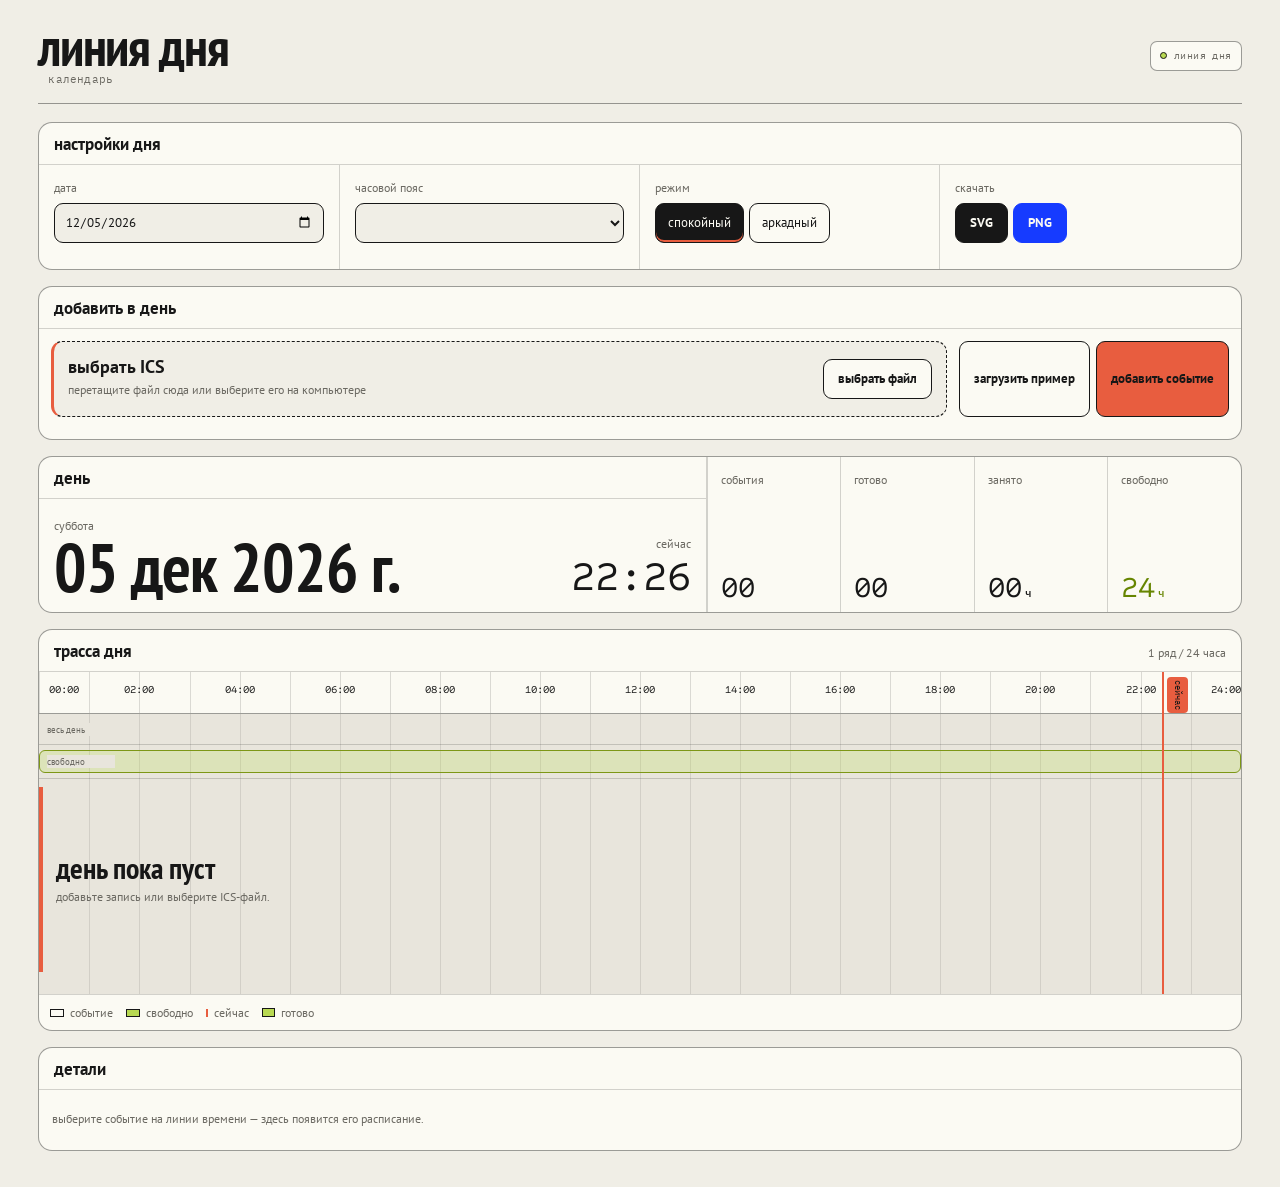
==== index.html @ fddf899b "feat: align dayflow with chebaturkin voice" ====
<!doctype html>
<html lang="ru">
<head>
  <meta charset="utf-8">
  <meta name="viewport" content="width=device-width, initial-scale=1">
  <meta name="theme-color" content="#F0EEE6">
  <meta name="description" content="линия дня — календарь одного дня, который хранится в браузере.">
  <title>линия дня — календарь</title>
  <link rel="stylesheet" href="styles.css">
</head>
<body data-mode="calm">
  <a class="skip-link" href="#main-content">к содержимому</a>
  <div class="site-shell">
    <header class="masthead">
      <div class="brand-block"><h1>линия дня</h1><span class="brand-note">календарь</span></div>
      <div class="status-board" role="status" aria-live="polite" aria-label="статус дня">
        <span class="status-board-display" aria-hidden="true"><span class="status-board-mark"></span>линия дня</span>
        <span id="board-status" class="sr-only">день загружается</span>
      </div>
    </header>

    <main id="main-content">
      <section class="command-deck" aria-labelledby="controls-title">
        <div class="section-kicker"><h2 id="controls-title">настройки дня</h2></div>
        <div class="control-grid">
          <div class="control-group date-control">
            <label for="day-picker">дата</label>
            <input id="day-picker" name="day" type="date">
          </div>
          <div class="control-group zone-control">
            <label for="timezone-picker">часовой пояс</label>
            <select id="timezone-picker" name="timezone">
              <option value="local">местный пояс</option>
              <option value="UTC">UTC</option>
            </select>
          </div>
          <div class="control-group mode-control">
            <span class="field-label">режим</span>
            <div class="mode-switch" role="group" aria-label="режим отображения">
              <button type="button" class="mode-button is-active" data-mode-choice="calm" aria-pressed="true">спокойный</button>
              <button type="button" class="mode-button" data-mode-choice="arcade" aria-pressed="false">аркадный</button>
            </div>
          </div>
          <div class="control-group export-control">
            <span class="field-label">скачать</span>
            <div class="export-actions">
              <button type="button" class="button button-dark" id="export-svg" aria-label="скачать SVG">SVG</button>
              <button type="button" class="button button-cobalt" id="export-png" aria-label="скачать PNG">PNG</button>
            </div>
          </div>
        </div>
      </section>

      <section class="import-deck" aria-labelledby="import-title">
        <div class="section-kicker"><h2 id="import-title">добавить в день</h2></div>
        <div class="import-layout">
          <div class="drop-zone" id="drop-zone" role="button" tabindex="0" aria-label="выбрать ICS-файл" aria-controls="ics-file" aria-describedby="drop-help">
            <div>
              <strong>выбрать ICS</strong>
              <p id="drop-help">перетащите файл сюда или выберите его на компьютере</p>
            </div>
            <span class="button button-paper file-button" aria-hidden="true">выбрать файл</span>
            <input id="ics-file" type="file" accept=".ics,text/calendar,text/plain" hidden>
          </div>
          <div class="quick-actions">
            <button type="button" class="button button-paper" id="load-demo">загрузить пример</button>
            <button type="button" class="button button-red" id="open-manual">добавить событие</button>
          </div>
        </div>
        <div class="message-stack" id="message-stack" aria-live="polite"></div>
      </section>

      <section class="scoreboard" aria-labelledby="score-title">
        <div class="score-main">
          <div class="section-kicker"><h2 id="score-title">день</h2></div>
          <div class="day-readout">
            <div>
              <p class="eyebrow" id="readout-weekday">сегодня</p>
              <div class="big-date" id="readout-date">—</div>
            </div>
            <div class="now-readout">
              <span class="eyebrow">сейчас</span>
              <strong id="readout-now">--:--</strong>
            </div>
          </div>
        </div>
        <dl class="metrics" aria-label="метрики дня">
          <div class="metric"><dt>события</dt><dd id="metric-events">00</dd></div>
          <div class="metric"><dt>готово</dt><dd id="metric-done">00</dd></div>
          <div class="metric"><dt>занято</dt><dd id="metric-busy">00<span class="metric-unit">ч</span></dd></div>
          <div class="metric metric-free"><dt>свободно</dt><dd id="metric-free">24<span class="metric-unit">ч</span></dd></div>
        </dl>
      </section>

      <section class="route-panel" aria-labelledby="route-title">
        <div class="section-kicker"><h2 id="route-title">трасса дня</h2><span class="section-note" id="route-note">24 часа</span></div>
        <div class="route-viewport" id="route-viewport" role="region" tabindex="0" aria-label="линия событий за день" aria-describedby="route-help route-summary">
          <p id="route-help" class="sr-only">горизонтальная шкала: прокрутите влево или вправо, чтобы увидеть день от 00:00 до 24:00.</p>
          <p id="route-summary" class="sr-only">события расположены по времени, свободные окна отмечены зелёным, текущий момент — красной линией.</p>
          <div class="route-stage" id="route-stage">
            <div class="route-axis" id="route-axis" role="img" aria-label="шкала времени от 00:00 до 24:00"></div>
            <div class="route-grid-lines" id="route-grid-lines" aria-hidden="true"></div>
            <div class="all-day-row" id="all-day-row" role="region" aria-label="события на весь день"></div>
            <div class="free-row" id="free-row" role="region" aria-label="свободные окна"></div>
            <div class="event-lanes" id="event-lanes" role="list" aria-label="события по времени"></div>
            <div class="now-line" id="now-line" hidden><span>сейчас</span></div>
          </div>
        </div>
        <ul class="route-legend" aria-label="легенда трассы">
          <li><i class="legend-swatch swatch-station" aria-hidden="true"></i>событие</li>
          <li><i class="legend-swatch swatch-free" aria-hidden="true"></i>свободно</li>
          <li><i class="legend-swatch swatch-now" aria-hidden="true"></i>сейчас</li>
          <li><i class="legend-token" aria-hidden="true"></i>готово</li>
        </ul>
      </section>

      <section class="details-panel" id="details-panel" aria-labelledby="details-title">
        <div class="section-kicker"><h2 id="details-title">детали</h2></div>
        <div id="details-empty" class="details-empty">выберите событие на линии времени — здесь появится его расписание.</div>
        <article id="event-details" class="event-details" hidden>
          <div class="details-header">
            <div>
              <p class="eyebrow" id="detail-source">ics / событие</p>
              <h3 id="detail-title">—</h3>
            </div>
            <span class="detail-token" id="detail-token" aria-hidden="true">01</span>
          </div>
          <div class="detail-grid">
            <div><span class="detail-label">время в дне</span><strong id="detail-time">—</strong><span id="detail-clip-note" class="detail-subvalue"></span></div>
            <div><span class="detail-label">длительность</span><strong id="detail-duration">—</strong></div>
            <div><span class="detail-label">место</span><strong id="detail-location">—</strong></div>
            <div><span class="detail-label">повтор</span><strong id="detail-repeat">—</strong></div>
          </div>
          <div class="detail-original-time" aria-live="polite"><span class="detail-label">исходное время</span><strong id="detail-original-time">—</strong></div>
          <p id="detail-description" class="detail-description"></p>
          <div class="detail-actions">
            <button type="button" class="button button-cobalt" id="toggle-complete">отметить выполненным</button>
            <button type="button" class="button button-paper" id="edit-event" aria-label="изменить выбранное событие">изменить</button>
            <button type="button" class="button button-paper button-danger" id="delete-event" aria-label="удалить выбранное событие">удалить</button>
            <span id="detail-status" class="detail-status"></span>
          </div>
        </article>
      </section>
    </main>
  </div>

  <dialog id="manual-dialog" class="manual-dialog" aria-labelledby="manual-title">
    <form method="dialog" id="manual-form" aria-describedby="manual-form-error">
      <div class="dialog-head"><div><p class="eyebrow">новая запись</p><h2 id="manual-title">добавить событие</h2></div><button type="button" class="icon-button" id="close-manual" aria-label="закрыть">×</button></div>
      <div class="form-grid">
        <label>название<input name="title" required maxlength="80" placeholder="например, глубокая работа…"></label>
        <div class="form-pair"><label>начало<input name="start" type="time" required></label><label>конец<input name="end" type="time" required></label></div>
        <label>место<input name="location" maxlength="100" placeholder="кабинет / ссылка / без места…"></label>
        <label>заметка<textarea name="description" rows="3" maxlength="300" placeholder="что важно помнить…"></textarea></label>
      </div>
      <p id="manual-form-error" class="form-error" role="alert" aria-live="assertive"></p>
      <div class="dialog-actions"><button type="button" class="button button-paper" id="cancel-manual">отмена</button><button type="submit" class="button button-red">добавить в день</button></div>
    </form>
  </dialog>
  <div id="toast" class="toast" role="status" aria-live="polite"></div>
  <script type="module" src="js/app.js"></script>
</body>
</html>
---- styles.css ----
@font-face {
  font-family: "PT Sans";
  font-style: normal;
  font-weight: 400;
  font-display: swap;
  src: url("assets/fonts/jizaRExUiTo99u79P0U.ttf") format("truetype");
}
@font-face {
  font-family: "PT Sans";
  font-style: normal;
  font-weight: 700;
  font-display: swap;
  src: url("assets/fonts/jizfRExUiTo99u79B_mh4Ok.ttf") format("truetype");
}
@font-face {
  font-family: "PT Sans Narrow";
  font-style: normal;
  font-weight: 400;
  font-display: swap;
  src: url("assets/fonts/BngRUXNadjH0qYEzV7ab-oWlsYCB.ttf") format("truetype");
}
@font-face {
  font-family: "PT Sans Narrow";
  font-style: normal;
  font-weight: 700;
  font-display: swap;
  src: url("assets/fonts/BngSUXNadjH0qYEzV7ab-oWlsbg95DiC.ttf") format("truetype");
}
@font-face {
  font-family: "IBM Plex Mono";
  font-style: normal;
  font-weight: 400;
  font-display: swap;
  src: url("assets/fonts/-F63fjptAgt5VM-kVkqdyU8n5ig.ttf") format("truetype");
}
@font-face {
  font-family: "IBM Plex Mono";
  font-style: normal;
  font-weight: 500;
  font-display: swap;
  src: url("assets/fonts/-F6qfjptAgt5VM-kVkqdyU8n3twJ8lc.ttf") format("truetype");
}
@font-face {
  font-family: "IBM Plex Mono";
  font-style: normal;
  font-weight: 600;
  font-display: swap;
  src: url("assets/fonts/-F6qfjptAgt5VM-kVkqdyU8n3vAO8lc.ttf") format("truetype");
}
@font-face {
  font-family: "Archivo Narrow";
  font-style: normal;
  font-weight: 400;
  font-display: swap;
  src: url("assets/fonts/tss5ApVBdCYD5Q7hcxTE1ArZ0Zz8oY2KRmwvKhhvLFGKpA.ttf") format("truetype");
}
@font-face {
  font-family: "Sometype Mono";
  font-style: normal;
  font-weight: 400;
  font-display: swap;
  src: url("assets/fonts/70lGu745KGk_R3uxyq0WrROhAJiJsJ_eTWllpTAMGE9a.ttf") format("truetype");
}

:root {
  --cobalt: #163bff;
  --paper: #f4e7b2;
  --paper-light: #fbfaf3;
  --surface: #f0eee6;
  --signal: #e85d3f;
  --green: #b8d952;
  --ink: #171717;
  --muted: #6b6962;
  --line: rgba(23, 23, 23, .18);
  --line-strong: rgba(23, 23, 23, .42);
  --font-ui: "PT Sans", "Helvetica Neue", Arial, sans-serif;
  --font-display: "Archivo Narrow", "PT Sans Narrow", "Arial Narrow", sans-serif;
  --font-data: "Sometype Mono", "IBM Plex Mono", "SFMono-Regular", monospace;
  --track-min-width: 1080px;
}

* { box-sizing: border-box; }
html { background: var(--surface); scroll-behavior: smooth; }
body {
  min-width: 320px;
  margin: 0;
  background: var(--surface);
  color: var(--ink);
  font-family: var(--font-ui);
  font-size: 14px;
  line-height: 1.45;
  font-variant-numeric: tabular-nums;
  font-synthesis: none;
}
button, input, select, textarea { font: inherit; touch-action: manipulation; }
button, label, select, input[type="date"], input[type="time"] { -webkit-tap-highlight-color: transparent; }
button { cursor: pointer; }
button:focus-visible, input:focus-visible, select:focus-visible, textarea:focus-visible, [tabindex="0"]:focus-visible {
  outline: 2px solid var(--cobalt);
  outline-offset: 3px;
}
button:disabled, .button[aria-disabled="true"] { cursor: not-allowed; opacity: .48; }
button:active:not(:disabled), .button:active:not([aria-disabled="true"]) { transform: translateY(1px); }
::selection { background: var(--cobalt); color: var(--paper-light); }
.skip-link {
  position: fixed;
  top: -70px;
  left: 14px;
  z-index: 100;
  padding: 9px 12px;
  background: var(--green);
  color: var(--ink);
  font-size: 11px;
}
.skip-link:focus { top: 14px; }
.sr-only {
  position: absolute;
  width: 1px;
  height: 1px;
  padding: 0;
  margin: -1px;
  overflow: hidden;
  clip: rect(0, 0, 0, 0);
  white-space: nowrap;
  border: 0;
}
.site-shell { width: min(1320px, 100%); margin: 0 auto; padding: 24px clamp(14px, 3vw, 42px) 36px; }
.masthead {
  display: flex;
  align-items: center;
  justify-content: space-between;
  margin-bottom: 18px;
  padding-bottom: 14px;
  border-bottom: 1px solid var(--line-strong);
}
.brand-block h1 {
  margin: 0;
  font-family: var(--font-display);
  font-size: clamp(38px, 5vw, 54px);
  font-weight: 700;
  line-height: .82;
  letter-spacing: -.025em;
}
.brand-note { margin-left: 10px; color: var(--muted); font-family: var(--font-data); font-size: 11px; letter-spacing: .02em; }
.status-board {
  display: inline-flex;
  align-items: center;
  min-height: 30px;
  padding: 6px 9px;
  border: 1px solid var(--line-strong);
  border-radius: 7px;
  background: var(--paper-light);
  color: var(--muted);
  font-family: var(--font-data);
  font-size: 10px;
  letter-spacing: .04em;
}
.status-board-mark { display: inline-block; width: 7px; height: 7px; margin-right: 7px; border-radius: 50%; background: var(--green); border: 1px solid var(--ink); }
main { display: grid; gap: 16px; }
section { overflow: hidden; border: 1px solid var(--line-strong); border-radius: 14px; background: var(--paper-light); }
.section-kicker {
  display: flex;
  align-items: baseline;
  gap: 10px;
  min-height: 42px;
  padding: 12px 15px 10px;
  border-bottom: 1px solid var(--line);
  color: var(--ink);
}
.section-kicker h2 {
  margin: 0;
  font-family: var(--font-ui);
  font-size: 17px;
  font-weight: 700;
  line-height: 1.1;
}
.section-index { display: none; }
.section-note { margin-left: auto; color: var(--muted); font-size: 11px; }
.eyebrow, .field-label, .control-group label, .detail-label, .route-legend, .microcopy, .control-caption, .section-note {
  font-family: var(--font-ui);
  font-size: 12px;
  letter-spacing: 0;
}
.eyebrow { margin: 0 0 5px; color: var(--muted); }
.command-deck { background: var(--paper-light); }
.control-grid { display: grid; grid-template-columns: repeat(4, minmax(0, 1fr)); }
.control-group {
  display: flex;
  flex-direction: column;
  gap: 7px;
  min-height: 104px;
  padding: 14px 15px;
  border-right: 1px solid var(--line);
}
.control-group:last-child { border-right: 0; }
.control-group label, .field-label { color: var(--muted); }
.control-group input, .control-group select {
  width: 100%;
  min-height: 40px;
  padding: 8px 10px;
  border: 1px solid var(--ink);
  border-radius: 9px;
  background: var(--surface);
  color: var(--ink);
  font-size: 13px;
}
.control-caption, .microcopy { display: none; }
.mode-switch, .export-actions { display: flex; gap: 5px; }
.mode-button {
  min-height: 40px;
  padding: 8px 12px;
  border: 1px solid var(--ink);
  border-radius: 9px;
  background: transparent;
  color: var(--ink);
  font-family: var(--font-ui);
  font-size: 13px;
}
.mode-button.is-active { background: var(--ink); color: var(--paper-light); }
.mode-button:hover { background: var(--paper); }
.mode-button.is-active:hover { background: var(--ink); color: var(--paper-light); }
.mode-button[aria-pressed="true"] { box-shadow: inset 0 -2px 0 var(--signal); }
.button {
  display: inline-flex;
  align-items: center;
  justify-content: center;
  min-height: 40px;
  padding: 9px 14px;
  border: 1px solid var(--ink);
  border-radius: 9px;
  background: transparent;
  color: var(--ink);
  font-family: var(--font-ui);
  font-size: 13px;
  font-weight: 700;
  line-height: 1;
  transition: background-color .14s ease, color .14s ease;
}
.button:hover { background: var(--ink); color: var(--paper-light); }
.button:focus-visible { position: relative; z-index: 1; }
.button-dark { background: var(--ink); color: var(--paper-light); }
.button-cobalt { background: var(--cobalt); color: var(--paper-light); border-color: var(--cobalt); }
.button-cobalt:hover { background: #102fcf; border-color: #102fcf; color: var(--paper-light); }
.button-paper { background: var(--paper-light); }
.button-red { background: var(--signal); border-color: var(--ink); color: var(--ink); }
.button-red:hover { background: var(--ink); color: var(--paper-light); }
.button-danger { color: var(--signal); }
.button-danger:hover { background: var(--signal); color: var(--ink); }
.import-deck { background: var(--paper-light); }
.import-layout {
  display: grid;
  grid-template-columns: minmax(0, 1fr) auto;
  gap: 12px;
  padding: 12px;
}
.drop-zone {
  display: flex;
  align-items: center;
  gap: 12px;
  min-height: 76px;
  padding: 12px 14px;
  border: 1px dashed var(--ink);
  border-left: 3px solid var(--signal);
  border-radius: 11px;
  background: var(--surface);
  cursor: pointer;
}
.drop-zone:hover, .drop-zone:focus-visible { background: var(--paper); }
.drop-zone.is-dragging { background: var(--paper); border-style: solid; }
.drop-zone .file-button { pointer-events: none; }
.drop-zone strong { display: block; font-family: var(--font-ui); font-size: 18px; font-weight: 700; line-height: 1; }
.drop-zone p { margin: 5px 0 0; color: var(--muted); font-size: 12px; }
.drop-token { display: none; }
.file-button { margin-left: auto; white-space: nowrap; }
.quick-actions { display: flex; align-items: stretch; gap: 6px; }
.quick-actions .button { min-width: 74px; }
.message-stack { padding: 0 12px 10px; }
.message { padding-top: 8px; border-top: 1px solid var(--line); color: var(--ink); font-size: 12px; }
.message strong { color: var(--signal); }
.message.is-error { color: var(--signal); }
.scoreboard {
  display: grid;
  grid-template-columns: minmax(0, 1.25fr) minmax(360px, 1fr);
  background: var(--paper-light);
}
.score-main { border-right: 1px solid var(--line); }
.day-readout {
  display: flex;
  align-items: flex-end;
  justify-content: space-between;
  gap: 20px;
  padding: 18px 15px 16px;
}
.day-readout .eyebrow { margin-bottom: 6px; }
.big-date { font-family: var(--font-display); font-size: clamp(46px, 6vw, 68px); font-weight: 700; line-height: .82; letter-spacing: -.015em; }
.now-readout { display: flex; flex-direction: column; align-items: flex-end; }
.now-readout strong { font-family: var(--font-data); font-size: clamp(28px, 4vw, 42px); font-weight: 500; line-height: .9; }
.metrics { display: grid; grid-template-columns: repeat(4, minmax(0, 1fr)); margin: 0; }
.metric {
  display: flex;
  flex-direction: column;
  justify-content: space-between;
  min-height: 96px;
  padding: 14px 13px 11px;
  border-left: 1px solid var(--line);
}
.metric dt { color: var(--muted); font-family: var(--font-ui); font-size: 12px; }
.metric dd { margin: 0; font-family: var(--font-data); font-size: 30px; font-weight: 500; line-height: .85; }
.metric-free dd { color: #668500; }
.metric-unit { margin-left: 3px; font-family: var(--font-data); font-size: 11px; }
.route-panel { overflow: hidden; background: var(--paper-light); }
.route-viewport {
  overflow-x: auto;
  overflow-y: hidden;
  overscroll-behavior-inline: contain;
  scrollbar-color: var(--ink) var(--paper);
  scrollbar-width: thin;
  background: #e8e5dc;
}
.route-viewport::-webkit-scrollbar { height: 10px; }
.route-viewport::-webkit-scrollbar-track { background: var(--paper); }
.route-viewport::-webkit-scrollbar-thumb { border: 3px solid var(--paper); border-radius: 6px; background: var(--ink); }
.route-stage { --track-minutes: 1440; position: relative; min-width: var(--track-min-width); min-height: 322px; background: #e8e5dc; }
.route-axis { position: relative; z-index: 2; height: 42px; border-bottom: 1px solid var(--line-strong); background: var(--paper-light); }
.route-grid-lines { position: absolute; z-index: 0; top: 42px; right: 0; bottom: 0; left: 0; pointer-events: none; }
.route-grid-line, .axis-line { position: absolute; top: 0; bottom: 0; width: 1px; background: rgba(23, 23, 23, .1); }
.axis-line { background: rgba(23, 23, 23, .14); }
.axis-label { position: absolute; top: 12px; transform: translateX(-50%); padding: 0 3px; background: var(--paper-light); font-family: var(--font-data); font-size: 11px; line-height: 1; }
.axis-label:first-child { left: 7px !important; transform: none; }
.axis-label[style*="100%"] { transform: translateX(-100%); padding-right: 0; }
.all-day-row { position: relative; z-index: 1; min-height: 31px; border-bottom: 1px solid var(--line); }
.all-day-label, .free-label { position: absolute; left: 8px; z-index: 1; width: 68px; padding-right: 8px; background: #e8e5dc; color: var(--muted); font-size: 9px; }
.all-day-label { top: 9px; }
.all-day-block { position: absolute; top: 4px; bottom: 4px; overflow: hidden; padding: 4px 8px; border: 1px solid var(--ink); border-radius: 6px; background: var(--signal); color: var(--ink); font-family: var(--font-ui); font-size: 11px; font-weight: 700; white-space: nowrap; cursor: pointer; }
.all-day-block:hover, .all-day-block.is-selected { background: var(--cobalt); color: var(--paper-light); }
.all-day-block.is-complete { background: var(--green); }
.all-day-block.is-complete:hover, .all-day-block.is-complete.is-selected { background: var(--green); color: var(--ink); }
.free-row { position: relative; z-index: 1; min-height: 34px; border-bottom: 1px solid var(--line); }
.free-window { position: absolute; top: 5px; bottom: 5px; display: flex; align-items: center; overflow: hidden; padding: 0 7px; border: 1px solid #7d9716; border-radius: 6px; background: rgba(184, 217, 82, .25); color: var(--ink); font-family: var(--font-data); font-size: 10px; white-space: nowrap; }
.free-label { top: 10px; }
.event-lanes { position: relative; z-index: 1; min-height: 213px; padding: 8px 0 12px; }
.event-lanes > .lane { list-style: none; }
.empty-route { display: flex; flex-direction: column; justify-content: center; gap: 7px; min-height: 185px; padding-left: 13px; border-left: 4px solid var(--signal); }
.empty-route strong { font-family: var(--font-display); font-size: 30px; font-weight: 700; line-height: .9; }
.empty-route span { color: var(--muted); font-size: 12px; }
.lane { position: relative; height: 55px; }
.lane + .lane { border-top: 1px solid rgba(23, 23, 23, .08); }
.lane-label { position: absolute; top: 22px; left: 8px; color: var(--muted); font-size: 9px; }
.station {
  position: absolute;
  top: 6px;
  display: flex;
  align-items: center;
  gap: 7px;
  min-width: var(--station-min-width, 8px);
  height: 43px;
  padding: 5px 9px 5px 7px;
  overflow: hidden;
  border: 1px solid var(--ink);
  border-left: 4px solid var(--ink);
  border-radius: 10px;
  background: var(--paper-light);
  color: var(--ink);
  text-align: left;
}
.station:hover, .station.is-selected { background: var(--cobalt); color: var(--paper-light); }
.station.is-complete { background: var(--green); color: var(--ink); }
.station.is-complete:hover, .station.is-complete.is-selected { background: var(--green); }
.station.is-overlap { border-left-color: var(--signal); }
.station.is-compact { gap: 4px; padding-inline: 6px; }
.station.is-compact .station-title { font-size: 12px; }
.station-token { display: none; }
.station-copy { display: flex; min-width: 0; flex-direction: column; gap: 3px; }
.station-title { overflow: hidden; text-overflow: ellipsis; white-space: nowrap; font-family: var(--font-ui); font-size: 14px; font-weight: 700; line-height: .95; }
.station-time { overflow: hidden; font-family: var(--font-data); font-size: 10px; white-space: nowrap; opacity: .8; }
.now-line { position: absolute; z-index: 8; top: 0; bottom: 0; width: 2px; background: var(--signal); pointer-events: none; }
.now-line span { position: absolute; top: 5px; left: 5px; padding: 3px 4px; border-radius: 4px; background: var(--signal); color: var(--ink); font-family: var(--font-data); font-size: 9px; writing-mode: vertical-rl; }
.route-legend { display: flex; flex-wrap: wrap; gap: 13px; padding: 9px 11px; border-top: 1px solid var(--line); color: var(--muted); }
.route-legend { margin: 0; list-style: none; }
.route-legend li { display: inline-flex; align-items: center; gap: 6px; }
.legend-swatch { display: inline-block; width: 14px; height: 8px; border: 1px solid var(--ink); }
.swatch-station { background: var(--paper-light); }
.swatch-free { background: var(--green); }
.swatch-now { width: 2px; border: 0; background: var(--signal); }
.legend-token { display: inline-block; width: 13px; height: 9px; border: 1px solid var(--ink); background: var(--green); }
.details-panel[hidden] { display: block; }
.details-panel[hidden] .details-empty[hidden] { display: block; }
.details-panel { background: var(--paper-light); }
.details-empty { padding: 20px 13px 22px; color: var(--muted); font-size: 12px; }
.event-details { padding: 15px 13px 17px; }
.details-header { display: flex; align-items: flex-start; justify-content: space-between; gap: 16px; margin-bottom: 14px; }
.details-header .eyebrow { display: none; }
.details-header h3 { margin: 0; font-family: var(--font-display); font-size: clamp(30px, 4vw, 48px); font-weight: 700; line-height: .85; }
.detail-token { display: none; }
.detail-grid { display: grid; grid-template-columns: repeat(4, minmax(0, 1fr)); border-top: 1px solid var(--line); border-bottom: 1px solid var(--line); }
.detail-grid > div { display: flex; flex-direction: column; gap: 6px; min-height: 58px; padding: 10px 11px 9px 0; border-right: 1px solid var(--line); }
.detail-grid > div + div { padding-left: 11px; }
.detail-grid > div:last-child { border-right: 0; }
.detail-grid strong { overflow-wrap: anywhere; font-family: var(--font-data); font-size: 11px; font-weight: 400; }
.detail-subvalue { color: var(--signal); font-size: 10px; }
.detail-original-time { display: flex; align-items: baseline; gap: 10px; padding-top: 10px; color: var(--muted); }
.detail-original-time strong { font-family: var(--font-data); font-size: 11px; font-weight: 400; color: var(--ink); }
.detail-description { max-width: 760px; margin: 14px 0 0; font-size: 13px; }
.detail-actions { display: flex; align-items: center; gap: 12px; margin-top: 13px; }
.detail-status { color: var(--muted); font-size: 10px; }
.site-footer { display: none; }
.manual-dialog { width: min(560px, calc(100% - 24px)); padding: 0; border: 1px solid var(--ink); border-radius: 14px; background: var(--paper-light); color: var(--ink); overscroll-behavior: contain; }
.manual-dialog::backdrop { background: rgba(23, 23, 23, .65); }
.manual-dialog form { padding: 15px; }
.dialog-head { display: flex; align-items: flex-start; justify-content: space-between; gap: 16px; padding-bottom: 12px; border-bottom: 1px solid var(--line); }
.dialog-head h2 { margin: 0; font-family: var(--font-display); font-size: 32px; font-weight: 500; line-height: .9; }
.icon-button { width: 36px; height: 36px; border: 1px solid var(--ink); border-radius: 9px; background: var(--signal); font-size: 24px; line-height: .8; }
.form-grid { display: grid; gap: 12px; padding: 16px 0; }
.form-grid label { display: grid; gap: 5px; color: var(--muted); font-family: var(--font-ui); font-size: 12px; }
.form-grid input, .form-grid textarea { padding: 9px; border: 1px solid var(--ink); border-radius: 9px; background: var(--surface); color: var(--ink); resize: vertical; }
.form-pair { display: grid; grid-template-columns: 1fr 1fr; gap: 12px; }
.dialog-actions { display: flex; justify-content: flex-end; gap: 7px; padding-top: 13px; border-top: 1px solid var(--line); }
.toast { position: fixed; right: 16px; bottom: 16px; z-index: 40; max-width: min(360px, calc(100vw - 32px)); padding: 10px 13px; border: 1px solid var(--ink); border-radius: 9px; background: var(--green); color: var(--ink); font-family: var(--font-ui); font-size: 13px; opacity: 0; transform: translateY(8px); pointer-events: none; transition: opacity .16s ease, transform .16s ease; }
.toast.is-visible { opacity: 1; transform: translateY(0); }
.toast.is-error { background: var(--signal); color: var(--ink); }
.form-error { min-height: 0; margin: 0; color: var(--signal); font-size: 12px; }
.form-error:not(:empty) { padding: 9px 0 0; }
body[data-mode="calm"] .button, body[data-mode="calm"] .station, body[data-mode="calm"] .toast { transition: none; }
body[data-mode="calm"] .route-panel { border-color: var(--line-strong); }
body[data-mode="arcade"] .route-panel { border-color: var(--cobalt); }
body[data-mode="arcade"] .station { border-radius: 7px; }
body[data-mode="arcade"] .station.is-complete { animation: station-pop .28s ease both; }
@keyframes station-pop { 0% { transform: scale(.98); } 65% { transform: scale(1.025); } 100% { transform: scale(1); } }
@media (prefers-reduced-motion: reduce) { *, *::before, *::after { animation-duration: .01ms !important; animation-iteration-count: 1 !important; scroll-behavior: auto !important; transition-duration: .01ms !important; } }
@media (forced-colors: active) {
  .button, .mode-button, .drop-zone, .route-viewport, .status-board, .toast { border: 1px solid ButtonText; }
  .button-cobalt, .button-red, .status-board-mark { forced-color-adjust: none; }
  .button-cobalt { background: Highlight; color: HighlightText; border-color: Highlight; }
  .drop-zone.is-dragging, .station:focus-visible, .route-viewport:focus-visible { outline: 2px solid Highlight; }
}
@media (max-width: 900px) {
  .control-grid { grid-template-columns: repeat(2, minmax(0, 1fr)); }
  .control-group:nth-child(2) { border-right: 0; }
  .control-group:nth-child(-n+2) { border-bottom: 1px solid var(--line); }
  .import-layout { grid-template-columns: 1fr; }
  .quick-actions { justify-content: flex-start; }
  .scoreboard { grid-template-columns: 1fr; }
  .score-main { border-right: 0; border-bottom: 1px solid var(--line); }
}
@media (max-width: 640px) {
  .site-shell { padding: 14px 10px 22px; }
  .brand-block h1 { font-size: 31px; }
  .control-grid { grid-template-columns: 1fr; }
  .control-group, .control-group:nth-child(2) { border-right: 0; border-bottom: 1px solid var(--line); }
  .control-group:last-child { border-bottom: 0; }
  .drop-zone { align-items: flex-start; flex-wrap: wrap; }
  .file-button { margin-left: 0; }
  .quick-actions { display: grid; grid-template-columns: 1fr 1fr; }
  .day-readout { align-items: flex-start; flex-direction: column; gap: 14px; }
  .now-readout { align-items: flex-start; }
  .metrics { grid-template-columns: repeat(2, 1fr); }
  .metric { min-height: 70px; }
  .metric:nth-child(odd) { border-left: 0; }
  .metric:nth-child(-n+2) { border-bottom: 1px solid var(--line); }
  .detail-grid { grid-template-columns: repeat(2, 1fr); }
  .detail-grid > div:nth-child(2) { border-right: 0; }
  .detail-grid > div:nth-child(-n+2) { border-bottom: 1px solid var(--line); }
  .detail-grid > div:nth-child(3) { padding-left: 0; }
  .route-legend { gap: 10px; }
  .status-board { min-height: 27px; padding: 5px 7px; font-size: 9px; }
  .route-viewport { scroll-padding-inline: 12px; }
  .event-lanes { padding-top: 6px; }
  .lane { height: 58px; }
}
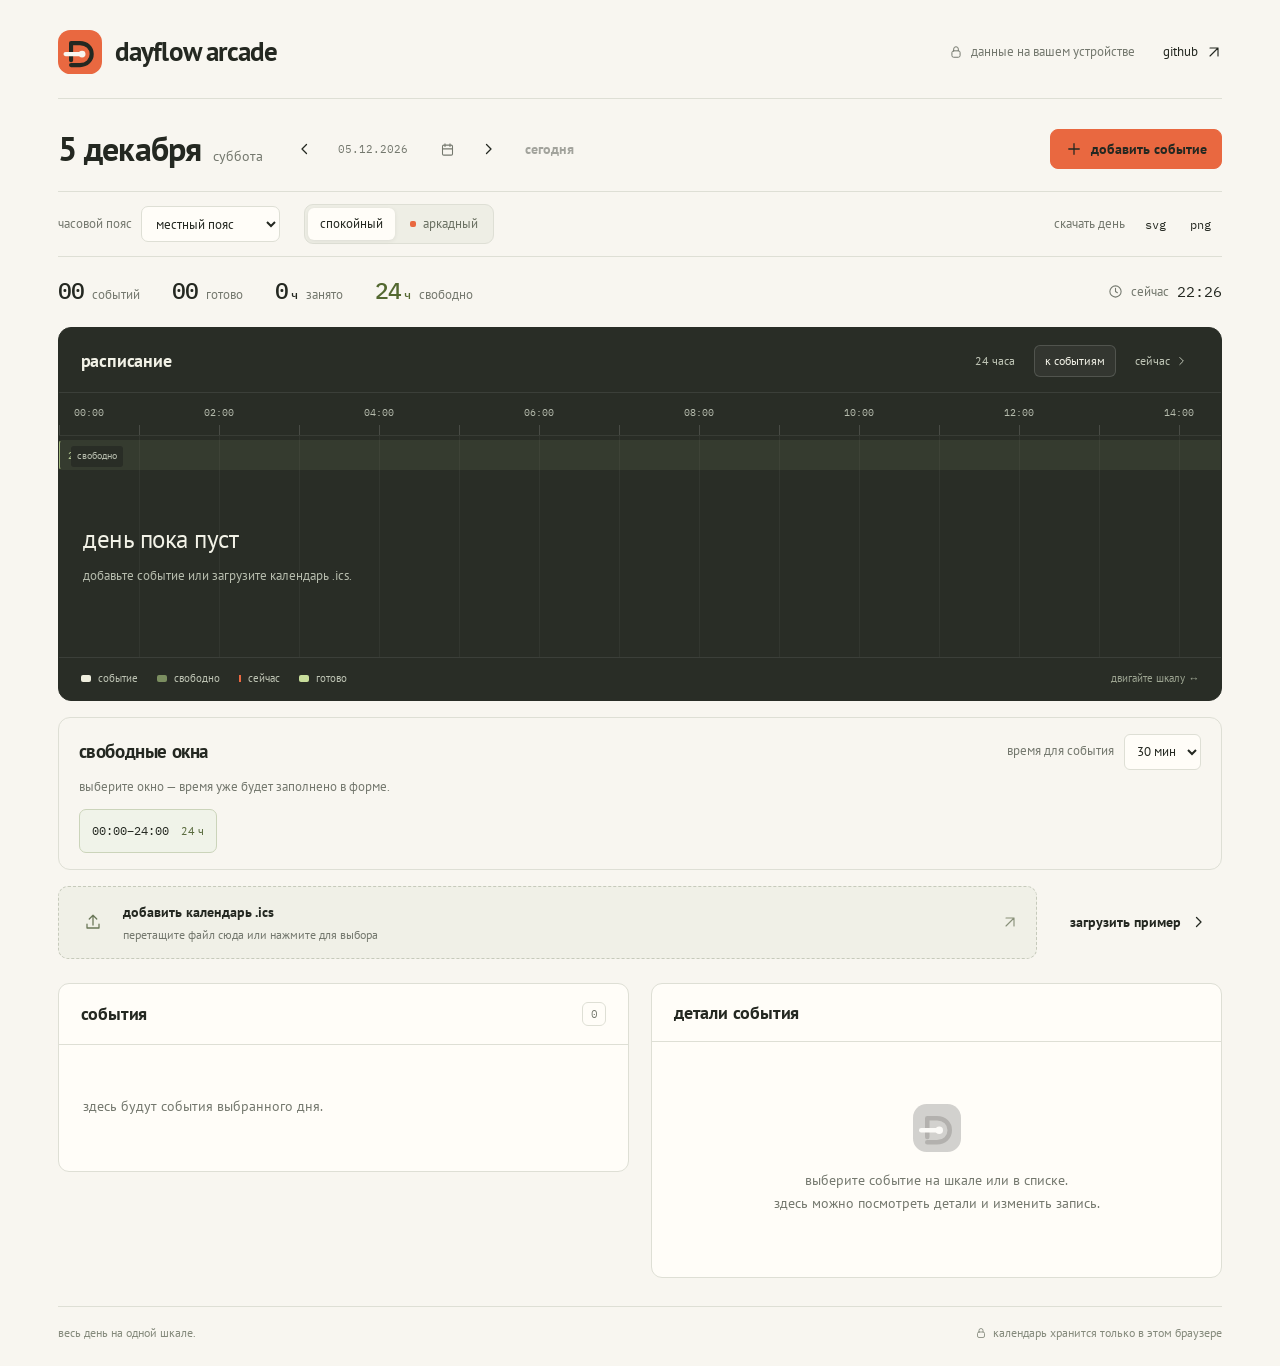
==== commit ce27a45c: "feat: unify dayflow design and calendar interactions" ====
--- a/index.html
+++ b/index.html
@@ -3,158 +3,151 @@
 <head>
   <meta charset="utf-8">
   <meta name="viewport" content="width=device-width, initial-scale=1">
-  <meta name="theme-color" content="#F0EEE6">
-  <meta name="description" content="линия дня — календарь одного дня, который хранится в браузере.">
-  <title>линия дня — календарь</title>
+  <meta name="theme-color" content="#F8F6F0">
+  <meta name="description" content="dayflow arcade — весь день на одной шкале. события, свободное время и календарь, который остаётся на вашем устройстве.">
+  <meta property="og:title" content="dayflow arcade">
+  <meta property="og:description" content="весь день на одной шкале. загрузите календарь или соберите день вручную.">
+  <meta property="og:image" content="https://chebaturkin.github.io/dayflow-arcade/docs/screenshots/desktop.png">
+  <title>dayflow arcade — календарь дня</title>
+  <link rel="icon" href="assets/logo.svg" type="image/svg+xml">
   <link rel="stylesheet" href="styles.css">
 </head>
 <body data-mode="calm">
   <a class="skip-link" href="#main-content">к содержимому</a>
+  <svg class="sr-only" aria-hidden="true" xmlns="http://www.w3.org/2000/svg">
+    <defs>
+      <symbol id="icon-plus" viewBox="0 0 24 24"><path d="M12 5v14M5 12h14"/></symbol>
+      <symbol id="icon-left" viewBox="0 0 24 24"><path d="m14 6-6 6 6 6"/></symbol>
+      <symbol id="icon-right" viewBox="0 0 24 24"><path d="m10 6 6 6-6 6"/></symbol>
+      <symbol id="icon-upload" viewBox="0 0 24 24"><path d="M12 16V3m-5 5 5-5 5 5M4 15v5h16v-5"/></symbol>
+      <symbol id="icon-arrow" viewBox="0 0 24 24"><path d="M6 18 18 6M6 6h12v12"/></symbol>
+      <symbol id="icon-lock" viewBox="0 0 24 24"><rect x="5" y="10" width="14" height="11" rx="3"/><path d="M8 10V7a4 4 0 0 1 8 0v3"/></symbol>
+      <symbol id="icon-calendar" viewBox="0 0 24 24"><rect x="4" y="5" width="16" height="16" rx="2"/><path d="M8 3v4m8-4v4M4 11h16"/></symbol>
+      <symbol id="icon-clock" viewBox="0 0 24 24"><circle cx="12" cy="12" r="9"/><path d="M12 7v5l3 2"/></symbol>
+      <symbol id="icon-check" viewBox="0 0 24 24"><path d="m5 12 4 4L19 6"/></symbol>
+    </defs>
+  </svg>
   <div class="site-shell">
     <header class="masthead">
-      <div class="brand-block"><h1>линия дня</h1><span class="brand-note">календарь</span></div>
-      <div class="status-board" role="status" aria-live="polite" aria-label="статус дня">
-        <span class="status-board-display" aria-hidden="true"><span class="status-board-mark"></span>линия дня</span>
-        <span id="board-status" class="sr-only">день загружается</span>
+      <a class="brand-block" href="./" aria-label="dayflow arcade — главная">
+        <img src="assets/logo.svg" class="brand-mark" width="44" height="44" alt="">
+        <h1>dayflow arcade</h1>
+      </a>
+      <div class="masthead-right">
+        <span class="privacy-note"><svg class="icon" aria-hidden="true"><use href="#icon-lock"/></svg>данные на вашем устройстве</span>
+        <a class="repo-link" href="https://github.com/chebaturkin/dayflow-arcade" target="_blank" rel="noopener noreferrer" aria-label="проект на github, откроется в новой вкладке">github<svg class="icon" aria-hidden="true"><use href="#icon-arrow"/></svg></a>
       </div>
+      <span id="board-status" class="sr-only" role="status" aria-live="polite">день загружается</span>
     </header>
 
     <main id="main-content">
+      <section class="day-header" aria-labelledby="readout-date">
+        <div class="day-heading">
+          <div class="day-title"><h2 id="readout-date">—</h2><span id="readout-weekday">сегодня</span></div>
+          <div class="day-navigation" aria-label="выбрать день">
+            <button type="button" class="icon-button" id="previous-day" aria-label="предыдущий день"><svg class="icon" aria-hidden="true"><use href="#icon-left"/></svg></button>
+            <label class="sr-only" for="day-picker">дата</label><div class="date-field"><span id="date-picker-label" aria-hidden="true">—</span><svg class="icon" aria-hidden="true"><use href="#icon-calendar"/></svg><input id="day-picker" name="day" type="date"></div>
+            <button type="button" class="icon-button" id="next-day" aria-label="следующий день"><svg class="icon" aria-hidden="true"><use href="#icon-right"/></svg></button>
+            <button type="button" class="button button-quiet" id="today">сегодня</button>
+          </div>
+        </div>
+        <button type="button" class="button button-primary" id="open-manual"><svg class="icon" aria-hidden="true"><use href="#icon-plus"/></svg>добавить событие</button>
+      </section>
+
       <section class="command-deck" aria-labelledby="controls-title">
-        <div class="section-kicker"><h2 id="controls-title">настройки дня</h2></div>
+        <h2 id="controls-title" class="sr-only">настройки дня</h2>
         <div class="control-grid">
-          <div class="control-group date-control">
-            <label for="day-picker">дата</label>
-            <input id="day-picker" name="day" type="date">
-          </div>
           <div class="control-group zone-control">
             <label for="timezone-picker">часовой пояс</label>
-            <select id="timezone-picker" name="timezone">
-              <option value="local">местный пояс</option>
-              <option value="UTC">UTC</option>
-            </select>
+            <select id="timezone-picker" name="timezone"><option value="local">местный пояс</option><option value="UTC">utc</option><option value="Europe/Moscow">Москва · utc+3</option><option value="Europe/London">Лондон</option><option value="America/New_York">Нью-Йорк</option><option value="Asia/Tokyo">Токио · utc+9</option></select>
           </div>
-          <div class="control-group mode-control">
-            <span class="field-label">режим</span>
-            <div class="mode-switch" role="group" aria-label="режим отображения">
-              <button type="button" class="mode-button is-active" data-mode-choice="calm" aria-pressed="true">спокойный</button>
-              <button type="button" class="mode-button" data-mode-choice="arcade" aria-pressed="false">аркадный</button>
-            </div>
+          <div class="mode-switch" role="group" aria-label="режим отображения">
+            <button type="button" class="mode-button is-active" data-mode-choice="calm" aria-pressed="true">спокойный</button>
+            <button type="button" class="mode-button" data-mode-choice="arcade" aria-pressed="false"><span class="arcade-dot" aria-hidden="true"></span>аркадный</button>
           </div>
-          <div class="control-group export-control">
-            <span class="field-label">скачать</span>
-            <div class="export-actions">
-              <button type="button" class="button button-dark" id="export-svg" aria-label="скачать SVG">SVG</button>
-              <button type="button" class="button button-cobalt" id="export-png" aria-label="скачать PNG">PNG</button>
-            </div>
-          </div>
+          <div class="export-actions"><span>скачать день</span><button type="button" class="button button-quiet" id="export-svg" aria-label="скачать svg">svg</button><button type="button" class="button button-quiet" id="export-png" aria-label="скачать png">png</button></div>
         </div>
       </section>
 
-      <section class="import-deck" aria-labelledby="import-title">
-        <div class="section-kicker"><h2 id="import-title">добавить в день</h2></div>
-        <div class="import-layout">
-          <div class="drop-zone" id="drop-zone" role="button" tabindex="0" aria-label="выбрать ICS-файл" aria-controls="ics-file" aria-describedby="drop-help">
-            <div>
-              <strong>выбрать ICS</strong>
-              <p id="drop-help">перетащите файл сюда или выберите его на компьютере</p>
-            </div>
-            <span class="button button-paper file-button" aria-hidden="true">выбрать файл</span>
-            <input id="ics-file" type="file" accept=".ics,text/calendar,text/plain" hidden>
-          </div>
-          <div class="quick-actions">
-            <button type="button" class="button button-paper" id="load-demo">загрузить пример</button>
-            <button type="button" class="button button-red" id="open-manual">добавить событие</button>
-          </div>
-        </div>
-        <div class="message-stack" id="message-stack" aria-live="polite"></div>
-      </section>
-
-      <section class="scoreboard" aria-labelledby="score-title">
-        <div class="score-main">
-          <div class="section-kicker"><h2 id="score-title">день</h2></div>
-          <div class="day-readout">
-            <div>
-              <p class="eyebrow" id="readout-weekday">сегодня</p>
-              <div class="big-date" id="readout-date">—</div>
-            </div>
-            <div class="now-readout">
-              <span class="eyebrow">сейчас</span>
-              <strong id="readout-now">--:--</strong>
-            </div>
-          </div>
-        </div>
+      <section class="scoreboard" aria-label="сводка дня">
         <dl class="metrics" aria-label="метрики дня">
-          <div class="metric"><dt>события</dt><dd id="metric-events">00</dd></div>
-          <div class="metric"><dt>готово</dt><dd id="metric-done">00</dd></div>
-          <div class="metric"><dt>занято</dt><dd id="metric-busy">00<span class="metric-unit">ч</span></dd></div>
-          <div class="metric metric-free"><dt>свободно</dt><dd id="metric-free">24<span class="metric-unit">ч</span></dd></div>
+          <div class="metric"><dd id="metric-events">00</dd><dt>событий</dt></div>
+          <div class="metric"><dd id="metric-done">00</dd><dt>готово</dt></div>
+          <div class="metric"><dd id="metric-busy">0<span class="metric-unit">ч</span></dd><dt>занято</dt></div>
+          <div class="metric metric-free"><dd id="metric-free">24<span class="metric-unit">ч</span></dd><dt>свободно</dt></div>
         </dl>
+        <div class="now-readout"><svg class="icon" aria-hidden="true"><use href="#icon-clock"/></svg><span>сейчас</span><strong id="readout-now">--:--</strong></div>
       </section>
 
       <section class="route-panel" aria-labelledby="route-title">
-        <div class="section-kicker"><h2 id="route-title">трасса дня</h2><span class="section-note" id="route-note">24 часа</span></div>
+        <div class="panel-heading route-heading"><h2 id="route-title">расписание</h2><span id="route-note" class="sr-only">24 часа</span><div class="route-actions"><button type="button" id="fit-day" aria-pressed="false">24 часа</button><button type="button" id="focus-events" aria-pressed="true">к событиям</button><button type="button" id="focus-now">сейчас<svg class="icon" aria-hidden="true"><use href="#icon-right"/></svg></button></div></div>
         <div class="route-viewport" id="route-viewport" role="region" tabindex="0" aria-label="линия событий за день" aria-describedby="route-help route-summary">
-          <p id="route-help" class="sr-only">горизонтальная шкала: прокрутите влево или вправо, чтобы увидеть день от 00:00 до 24:00.</p>
-          <p id="route-summary" class="sr-only">события расположены по времени, свободные окна отмечены зелёным, текущий момент — красной линией.</p>
+          <p id="route-help" class="sr-only">горизонтальная шкала: прокрутите влево или вправо, чтобы увидеть день от 00:00 до 24:00. полные названия доступны в списке событий ниже.</p>
+          <p id="route-summary" class="sr-only">события расположены по времени, свободные окна отмечены зелёным, текущий момент — оранжевой линией.</p>
           <div class="route-stage" id="route-stage">
             <div class="route-axis" id="route-axis" role="img" aria-label="шкала времени от 00:00 до 24:00"></div>
             <div class="route-grid-lines" id="route-grid-lines" aria-hidden="true"></div>
             <div class="all-day-row" id="all-day-row" role="region" aria-label="события на весь день"></div>
             <div class="free-row" id="free-row" role="region" aria-label="свободные окна"></div>
-            <div class="event-lanes" id="event-lanes" role="list" aria-label="события по времени"></div>
+            <div class="event-lanes" id="event-lanes" role="group" aria-label="события по времени"></div>
             <div class="now-line" id="now-line" hidden><span>сейчас</span></div>
           </div>
         </div>
-        <ul class="route-legend" aria-label="легенда трассы">
-          <li><i class="legend-swatch swatch-station" aria-hidden="true"></i>событие</li>
-          <li><i class="legend-swatch swatch-free" aria-hidden="true"></i>свободно</li>
-          <li><i class="legend-swatch swatch-now" aria-hidden="true"></i>сейчас</li>
-          <li><i class="legend-token" aria-hidden="true"></i>готово</li>
-        </ul>
+        <div class="route-foot"><ul class="route-legend" aria-label="легенда расписания"><li><i class="legend-swatch swatch-station" aria-hidden="true"></i>событие</li><li><i class="legend-swatch swatch-free" aria-hidden="true"></i>свободно</li><li><i class="legend-swatch swatch-now" aria-hidden="true"></i>сейчас</li><li><i class="legend-swatch swatch-done" aria-hidden="true"></i>готово</li></ul><span class="scroll-hint">двигайте шкалу ↔</span></div>
       </section>
 
-      <section class="details-panel" id="details-panel" aria-labelledby="details-title">
-        <div class="section-kicker"><h2 id="details-title">детали</h2></div>
-        <div id="details-empty" class="details-empty">выберите событие на линии времени — здесь появится его расписание.</div>
-        <article id="event-details" class="event-details" hidden>
-          <div class="details-header">
-            <div>
-              <p class="eyebrow" id="detail-source">ics / событие</p>
-              <h3 id="detail-title">—</h3>
+      <section class="availability-panel" aria-labelledby="availability-title">
+        <div class="availability-heading"><h2 id="availability-title">свободные окна</h2><label for="slot-duration">время для события<select id="slot-duration"><option value="30">30 мин</option><option value="60">60 мин</option><option value="90">90 мин</option></select></label></div>
+        <p class="availability-help">выберите окно — время уже будет заполнено в форме.</p>
+        <div id="availability-list" class="availability-list"></div>
+        <p id="availability-empty" class="availability-empty" role="status" hidden></p>
+      </section>
+
+      <section class="import-deck" aria-labelledby="import-title">
+        <h2 id="import-title" class="sr-only">добавить календарь</h2>
+        <div class="import-layout">
+          <div class="drop-zone" id="drop-zone" role="button" tabindex="0" aria-label="выбрать ics-файл" aria-controls="ics-file" aria-describedby="drop-help">
+            <span class="upload-icon"><svg class="icon" aria-hidden="true"><use href="#icon-upload"/></svg></span>
+            <div><strong>добавить календарь .ics</strong><p id="drop-help">перетащите файл сюда или нажмите для выбора</p></div>
+            <svg class="icon upload-arrow" aria-hidden="true"><use href="#icon-arrow"/></svg>
+            <input id="ics-file" type="file" accept=".ics,text/calendar,text/plain" hidden>
+          </div>
+          <button type="button" class="button button-quiet" id="load-demo">загрузить пример<svg class="icon" aria-hidden="true"><use href="#icon-right"/></svg></button>
+        </div>
+        <div class="message-stack" id="message-stack" aria-live="polite"></div>
+      </section>
+
+      <div class="day-bottom">
+        <section class="agenda-panel" aria-labelledby="agenda-title"><div class="panel-heading"><h2 id="agenda-title">события</h2><span id="agenda-count" class="panel-count">0</span></div><div id="agenda-list" class="agenda-list"></div></section>
+        <section class="details-panel" id="details-panel" aria-labelledby="details-title">
+          <div class="panel-heading"><h2 id="details-title">детали события</h2><span id="detail-source" class="source-note" hidden></span></div>
+          <div id="details-empty" class="details-empty"><img src="assets/logo.svg" alt="" width="48" height="48"><p>выберите событие на шкале или в списке.<br>здесь можно посмотреть детали и изменить запись.</p></div>
+          <article id="event-details" class="event-details" hidden>
+            <div class="details-header"><h3 id="detail-title">—</h3><span class="detail-token" id="detail-token" aria-hidden="true">01</span></div>
+            <div class="detail-grid">
+              <div><span class="detail-label">время</span><strong id="detail-time">—</strong><span id="detail-clip-note" class="detail-subvalue"></span></div>
+              <div><span class="detail-label">длительность</span><strong id="detail-duration">—</strong></div>
+              <div><span class="detail-label">место</span><strong id="detail-location">—</strong></div>
+              <div><span class="detail-label">повтор</span><strong id="detail-repeat">—</strong></div>
             </div>
-            <span class="detail-token" id="detail-token" aria-hidden="true">01</span>
-          </div>
-          <div class="detail-grid">
-            <div><span class="detail-label">время в дне</span><strong id="detail-time">—</strong><span id="detail-clip-note" class="detail-subvalue"></span></div>
-            <div><span class="detail-label">длительность</span><strong id="detail-duration">—</strong></div>
-            <div><span class="detail-label">место</span><strong id="detail-location">—</strong></div>
-            <div><span class="detail-label">повтор</span><strong id="detail-repeat">—</strong></div>
-          </div>
-          <div class="detail-original-time" aria-live="polite"><span class="detail-label">исходное время</span><strong id="detail-original-time">—</strong></div>
-          <p id="detail-description" class="detail-description"></p>
-          <div class="detail-actions">
-            <button type="button" class="button button-cobalt" id="toggle-complete">отметить выполненным</button>
-            <button type="button" class="button button-paper" id="edit-event" aria-label="изменить выбранное событие">изменить</button>
-            <button type="button" class="button button-paper button-danger" id="delete-event" aria-label="удалить выбранное событие">удалить</button>
+            <div class="detail-original-time" id="original-time-row"><span class="detail-label">исходное время</span><strong id="detail-original-time">—</strong></div>
+            <p id="detail-description" class="detail-description"></p>
+            <div class="detail-actions"><button type="button" class="button button-dark" id="toggle-complete">отметить выполненным</button><button type="button" class="button button-quiet" id="edit-event" aria-label="изменить выбранное событие">изменить</button><button type="button" class="button button-quiet button-danger" id="delete-event" aria-label="удалить выбранное событие">удалить</button></div>
             <span id="detail-status" class="detail-status"></span>
-          </div>
-        </article>
-      </section>
+          </article>
+        </section>
+      </div>
     </main>
+    <footer class="site-footer"><span>весь день на одной шкале.</span><span><svg class="icon" aria-hidden="true"><use href="#icon-lock"/></svg>календарь хранится только в этом браузере</span></footer>
   </div>
 
   <dialog id="manual-dialog" class="manual-dialog" aria-labelledby="manual-title">
-    <form method="dialog" id="manual-form" aria-describedby="manual-form-error">
-      <div class="dialog-head"><div><p class="eyebrow">новая запись</p><h2 id="manual-title">добавить событие</h2></div><button type="button" class="icon-button" id="close-manual" aria-label="закрыть">×</button></div>
-      <div class="form-grid">
-        <label>название<input name="title" required maxlength="80" placeholder="например, глубокая работа…"></label>
-        <div class="form-pair"><label>начало<input name="start" type="time" required></label><label>конец<input name="end" type="time" required></label></div>
-        <label>место<input name="location" maxlength="100" placeholder="кабинет / ссылка / без места…"></label>
-        <label>заметка<textarea name="description" rows="3" maxlength="300" placeholder="что важно помнить…"></textarea></label>
-      </div>
+    <form method="dialog" id="manual-form" aria-describedby="manual-context manual-form-error">
+      <div class="dialog-head"><h2 id="manual-title">добавить событие</h2><button type="button" class="icon-button" id="close-manual" aria-label="закрыть">×</button></div>
+      <p id="manual-context" class="manual-context"></p>
+      <div class="form-grid"><label>название<input name="title" required maxlength="500" placeholder="например, работа над проектом"></label><div class="form-pair"><label>дата начала<input name="startDate" type="date" required></label><label>дата конца<input name="endDate" type="date" required></label></div><div class="form-pair"><label>начало<input name="start" type="time" step="1" required></label><label>конец<input name="end" type="time" step="1" required></label></div><label>место<input name="location" placeholder="кабинет, ссылка или адрес"></label><label>заметка<textarea name="description" rows="3" placeholder="что важно помнить"></textarea></label></div>
       <p id="manual-form-error" class="form-error" role="alert" aria-live="assertive"></p>
-      <div class="dialog-actions"><button type="button" class="button button-paper" id="cancel-manual">отмена</button><button type="submit" class="button button-red">добавить в день</button></div>
+      <div class="dialog-actions"><button type="button" class="button button-quiet" id="cancel-manual">отмена</button><button type="submit" class="button button-primary">добавить в день</button></div>
     </form>
   </dialog>
   <div id="toast" class="toast" role="status" aria-live="polite"></div>
--- a/styles.css
+++ b/styles.css
@@ -1,469 +1,353 @@
-@font-face {
-  font-family: "PT Sans";
-  font-style: normal;
-  font-weight: 400;
-  font-display: swap;
-  src: url("assets/fonts/jizaRExUiTo99u79P0U.ttf") format("truetype");
-}
-@font-face {
-  font-family: "PT Sans";
-  font-style: normal;
-  font-weight: 700;
-  font-display: swap;
-  src: url("assets/fonts/jizfRExUiTo99u79B_mh4Ok.ttf") format("truetype");
-}
-@font-face {
-  font-family: "PT Sans Narrow";
-  font-style: normal;
-  font-weight: 400;
-  font-display: swap;
-  src: url("assets/fonts/BngRUXNadjH0qYEzV7ab-oWlsYCB.ttf") format("truetype");
-}
-@font-face {
-  font-family: "PT Sans Narrow";
-  font-style: normal;
-  font-weight: 700;
-  font-display: swap;
-  src: url("assets/fonts/BngSUXNadjH0qYEzV7ab-oWlsbg95DiC.ttf") format("truetype");
-}
-@font-face {
-  font-family: "IBM Plex Mono";
-  font-style: normal;
-  font-weight: 400;
-  font-display: swap;
-  src: url("assets/fonts/-F63fjptAgt5VM-kVkqdyU8n5ig.ttf") format("truetype");
-}
-@font-face {
-  font-family: "IBM Plex Mono";
-  font-style: normal;
-  font-weight: 500;
-  font-display: swap;
-  src: url("assets/fonts/-F6qfjptAgt5VM-kVkqdyU8n3twJ8lc.ttf") format("truetype");
-}
-@font-face {
-  font-family: "IBM Plex Mono";
-  font-style: normal;
-  font-weight: 600;
-  font-display: swap;
-  src: url("assets/fonts/-F6qfjptAgt5VM-kVkqdyU8n3vAO8lc.ttf") format("truetype");
-}
-@font-face {
-  font-family: "Archivo Narrow";
-  font-style: normal;
-  font-weight: 400;
-  font-display: swap;
-  src: url("assets/fonts/tss5ApVBdCYD5Q7hcxTE1ArZ0Zz8oY2KRmwvKhhvLFGKpA.ttf") format("truetype");
-}
-@font-face {
-  font-family: "Sometype Mono";
-  font-style: normal;
-  font-weight: 400;
-  font-display: swap;
-  src: url("assets/fonts/70lGu745KGk_R3uxyq0WrROhAJiJsJ_eTWllpTAMGE9a.ttf") format("truetype");
-}
-
+@font-face { font-family: 'PT Sans'; font-style: normal; font-weight: 400; font-display: swap; src: url('assets/fonts/jizaRExUiTo99u79P0U.ttf') format('truetype'); }
+@font-face { font-family: 'PT Sans'; font-style: normal; font-weight: 700; font-display: swap; src: url('assets/fonts/jizfRExUiTo99u79B_mh4Ok.ttf') format('truetype'); }
+@font-face { font-family: 'IBM Plex Mono'; font-style: normal; font-weight: 400; font-display: swap; src: url('assets/fonts/-F63fjptAgt5VM-kVkqdyU8n5ig.ttf') format('truetype'); }
+@font-face { font-family: 'IBM Plex Mono'; font-style: normal; font-weight: 500; font-display: swap; src: url('assets/fonts/-F6qfjptAgt5VM-kVkqdyU8n3twJ8lc.ttf') format('truetype'); }
 :root {
-  --cobalt: #163bff;
-  --paper: #f4e7b2;
-  --paper-light: #fbfaf3;
-  --surface: #f0eee6;
-  --signal: #e85d3f;
-  --green: #b8d952;
-  --ink: #171717;
-  --muted: #6b6962;
-  --line: rgba(23, 23, 23, .18);
-  --line-strong: rgba(23, 23, 23, .42);
-  --font-ui: "PT Sans", "Helvetica Neue", Arial, sans-serif;
-  --font-display: "Archivo Narrow", "PT Sans Narrow", "Arial Narrow", sans-serif;
-  --font-data: "Sometype Mono", "IBM Plex Mono", "SFMono-Regular", monospace;
-  --track-min-width: 1080px;
-}
-
+  color-scheme: light;
+  --surface: #f8f6f0; --paper: #fffdf8; --ink: #242821; --muted: #74786e;
+  --line: #dedfd5; --signal: #e96840; --signal-dark: #9e3c20;
+  --green: #c8dd9b; --green-dark: #536830; --track: #292d26; --track-ink: #f2f2e7;
+  --font-ui: 'PT Sans', sans-serif; --font-data: 'IBM Plex Mono', monospace;
+  --track-min-width: 1920px;
+  --motion-press: 110ms; --motion-state: 180ms; --motion-panel: 280ms; --motion-episode: 540ms;
+  --motion-ease: cubic-bezier(.2,.8,.2,1);
+}
 * { box-sizing: border-box; }
-html { background: var(--surface); scroll-behavior: smooth; }
-body {
-  min-width: 320px;
-  margin: 0;
-  background: var(--surface);
-  color: var(--ink);
-  font-family: var(--font-ui);
-  font-size: 14px;
-  line-height: 1.45;
-  font-variant-numeric: tabular-nums;
-  font-synthesis: none;
-}
-button, input, select, textarea { font: inherit; touch-action: manipulation; }
-button, label, select, input[type="date"], input[type="time"] { -webkit-tap-highlight-color: transparent; }
+html { background: var(--surface); }
+body { min-width: 320px; margin: 0; color: var(--ink); background: var(--surface); font: 15px/1.45 var(--font-ui); font-synthesis: none; }
+button, input, select, textarea { font: inherit; }
+button, a, input, select { -webkit-tap-highlight-color: transparent; touch-action: manipulation; }
 button { cursor: pointer; }
-button:focus-visible, input:focus-visible, select:focus-visible, textarea:focus-visible, [tabindex="0"]:focus-visible {
-  outline: 2px solid var(--cobalt);
-  outline-offset: 3px;
-}
-button:disabled, .button[aria-disabled="true"] { cursor: not-allowed; opacity: .48; }
-button:active:not(:disabled), .button:active:not([aria-disabled="true"]) { transform: translateY(1px); }
-::selection { background: var(--cobalt); color: var(--paper-light); }
-.skip-link {
-  position: fixed;
-  top: -70px;
-  left: 14px;
-  z-index: 100;
-  padding: 9px 12px;
-  background: var(--green);
-  color: var(--ink);
-  font-size: 11px;
-}
-.skip-link:focus { top: 14px; }
-.sr-only {
-  position: absolute;
-  width: 1px;
-  height: 1px;
-  padding: 0;
-  margin: -1px;
-  overflow: hidden;
-  clip: rect(0, 0, 0, 0);
-  white-space: nowrap;
-  border: 0;
-}
-.site-shell { width: min(1320px, 100%); margin: 0 auto; padding: 24px clamp(14px, 3vw, 42px) 36px; }
-.masthead {
-  display: flex;
-  align-items: center;
-  justify-content: space-between;
-  margin-bottom: 18px;
-  padding-bottom: 14px;
-  border-bottom: 1px solid var(--line-strong);
-}
-.brand-block h1 {
-  margin: 0;
-  font-family: var(--font-display);
-  font-size: clamp(38px, 5vw, 54px);
-  font-weight: 700;
-  line-height: .82;
-  letter-spacing: -.025em;
-}
-.brand-note { margin-left: 10px; color: var(--muted); font-family: var(--font-data); font-size: 11px; letter-spacing: .02em; }
-.status-board {
-  display: inline-flex;
-  align-items: center;
-  min-height: 30px;
-  padding: 6px 9px;
-  border: 1px solid var(--line-strong);
-  border-radius: 7px;
-  background: var(--paper-light);
-  color: var(--muted);
-  font-family: var(--font-data);
-  font-size: 10px;
-  letter-spacing: .04em;
-}
-.status-board-mark { display: inline-block; width: 7px; height: 7px; margin-right: 7px; border-radius: 50%; background: var(--green); border: 1px solid var(--ink); }
-main { display: grid; gap: 16px; }
-section { overflow: hidden; border: 1px solid var(--line-strong); border-radius: 14px; background: var(--paper-light); }
-.section-kicker {
-  display: flex;
-  align-items: baseline;
-  gap: 10px;
-  min-height: 42px;
-  padding: 12px 15px 10px;
-  border-bottom: 1px solid var(--line);
-  color: var(--ink);
-}
-.section-kicker h2 {
-  margin: 0;
-  font-family: var(--font-ui);
-  font-size: 17px;
-  font-weight: 700;
-  line-height: 1.1;
-}
-.section-index { display: none; }
-.section-note { margin-left: auto; color: var(--muted); font-size: 11px; }
-.eyebrow, .field-label, .control-group label, .detail-label, .route-legend, .microcopy, .control-caption, .section-note {
-  font-family: var(--font-ui);
-  font-size: 12px;
-  letter-spacing: 0;
-}
-.eyebrow { margin: 0 0 5px; color: var(--muted); }
-.command-deck { background: var(--paper-light); }
-.control-grid { display: grid; grid-template-columns: repeat(4, minmax(0, 1fr)); }
-.control-group {
-  display: flex;
-  flex-direction: column;
-  gap: 7px;
-  min-height: 104px;
-  padding: 14px 15px;
-  border-right: 1px solid var(--line);
-}
-.control-group:last-child { border-right: 0; }
-.control-group label, .field-label { color: var(--muted); }
-.control-group input, .control-group select {
-  width: 100%;
-  min-height: 40px;
-  padding: 8px 10px;
-  border: 1px solid var(--ink);
-  border-radius: 9px;
-  background: var(--surface);
-  color: var(--ink);
-  font-size: 13px;
-}
-.control-caption, .microcopy { display: none; }
-.mode-switch, .export-actions { display: flex; gap: 5px; }
-.mode-button {
-  min-height: 40px;
-  padding: 8px 12px;
-  border: 1px solid var(--ink);
-  border-radius: 9px;
-  background: transparent;
-  color: var(--ink);
-  font-family: var(--font-ui);
-  font-size: 13px;
-}
-.mode-button.is-active { background: var(--ink); color: var(--paper-light); }
-.mode-button:hover { background: var(--paper); }
-.mode-button.is-active:hover { background: var(--ink); color: var(--paper-light); }
-.mode-button[aria-pressed="true"] { box-shadow: inset 0 -2px 0 var(--signal); }
-.button {
-  display: inline-flex;
-  align-items: center;
-  justify-content: center;
-  min-height: 40px;
-  padding: 9px 14px;
-  border: 1px solid var(--ink);
-  border-radius: 9px;
-  background: transparent;
-  color: var(--ink);
-  font-family: var(--font-ui);
-  font-size: 13px;
-  font-weight: 700;
-  line-height: 1;
-  transition: background-color .14s ease, color .14s ease;
-}
-.button:hover { background: var(--ink); color: var(--paper-light); }
-.button:focus-visible { position: relative; z-index: 1; }
-.button-dark { background: var(--ink); color: var(--paper-light); }
-.button-cobalt { background: var(--cobalt); color: var(--paper-light); border-color: var(--cobalt); }
-.button-cobalt:hover { background: #102fcf; border-color: #102fcf; color: var(--paper-light); }
-.button-paper { background: var(--paper-light); }
-.button-red { background: var(--signal); border-color: var(--ink); color: var(--ink); }
-.button-red:hover { background: var(--ink); color: var(--paper-light); }
-.button-danger { color: var(--signal); }
-.button-danger:hover { background: var(--signal); color: var(--ink); }
-.import-deck { background: var(--paper-light); }
-.import-layout {
-  display: grid;
-  grid-template-columns: minmax(0, 1fr) auto;
-  gap: 12px;
-  padding: 12px;
-}
-.drop-zone {
-  display: flex;
-  align-items: center;
-  gap: 12px;
-  min-height: 76px;
-  padding: 12px 14px;
-  border: 1px dashed var(--ink);
-  border-left: 3px solid var(--signal);
-  border-radius: 11px;
-  background: var(--surface);
-  cursor: pointer;
-}
-.drop-zone:hover, .drop-zone:focus-visible { background: var(--paper); }
-.drop-zone.is-dragging { background: var(--paper); border-style: solid; }
-.drop-zone .file-button { pointer-events: none; }
-.drop-zone strong { display: block; font-family: var(--font-ui); font-size: 18px; font-weight: 700; line-height: 1; }
-.drop-zone p { margin: 5px 0 0; color: var(--muted); font-size: 12px; }
-.drop-token { display: none; }
-.file-button { margin-left: auto; white-space: nowrap; }
-.quick-actions { display: flex; align-items: stretch; gap: 6px; }
-.quick-actions .button { min-width: 74px; }
-.message-stack { padding: 0 12px 10px; }
-.message { padding-top: 8px; border-top: 1px solid var(--line); color: var(--ink); font-size: 12px; }
-.message strong { color: var(--signal); }
-.message.is-error { color: var(--signal); }
-.scoreboard {
-  display: grid;
-  grid-template-columns: minmax(0, 1.25fr) minmax(360px, 1fr);
-  background: var(--paper-light);
-}
-.score-main { border-right: 1px solid var(--line); }
-.day-readout {
-  display: flex;
-  align-items: flex-end;
-  justify-content: space-between;
-  gap: 20px;
-  padding: 18px 15px 16px;
-}
-.day-readout .eyebrow { margin-bottom: 6px; }
-.big-date { font-family: var(--font-display); font-size: clamp(46px, 6vw, 68px); font-weight: 700; line-height: .82; letter-spacing: -.015em; }
-.now-readout { display: flex; flex-direction: column; align-items: flex-end; }
-.now-readout strong { font-family: var(--font-data); font-size: clamp(28px, 4vw, 42px); font-weight: 500; line-height: .9; }
-.metrics { display: grid; grid-template-columns: repeat(4, minmax(0, 1fr)); margin: 0; }
-.metric {
-  display: flex;
-  flex-direction: column;
-  justify-content: space-between;
-  min-height: 96px;
-  padding: 14px 13px 11px;
-  border-left: 1px solid var(--line);
-}
-.metric dt { color: var(--muted); font-family: var(--font-ui); font-size: 12px; }
-.metric dd { margin: 0; font-family: var(--font-data); font-size: 30px; font-weight: 500; line-height: .85; }
-.metric-free dd { color: #668500; }
-.metric-unit { margin-left: 3px; font-family: var(--font-data); font-size: 11px; }
-.route-panel { overflow: hidden; background: var(--paper-light); }
-.route-viewport {
-  overflow-x: auto;
-  overflow-y: hidden;
-  overscroll-behavior-inline: contain;
-  scrollbar-color: var(--ink) var(--paper);
-  scrollbar-width: thin;
-  background: #e8e5dc;
-}
-.route-viewport::-webkit-scrollbar { height: 10px; }
-.route-viewport::-webkit-scrollbar-track { background: var(--paper); }
-.route-viewport::-webkit-scrollbar-thumb { border: 3px solid var(--paper); border-radius: 6px; background: var(--ink); }
-.route-stage { --track-minutes: 1440; position: relative; min-width: var(--track-min-width); min-height: 322px; background: #e8e5dc; }
-.route-axis { position: relative; z-index: 2; height: 42px; border-bottom: 1px solid var(--line-strong); background: var(--paper-light); }
-.route-grid-lines { position: absolute; z-index: 0; top: 42px; right: 0; bottom: 0; left: 0; pointer-events: none; }
-.route-grid-line, .axis-line { position: absolute; top: 0; bottom: 0; width: 1px; background: rgba(23, 23, 23, .1); }
-.axis-line { background: rgba(23, 23, 23, .14); }
-.axis-label { position: absolute; top: 12px; transform: translateX(-50%); padding: 0 3px; background: var(--paper-light); font-family: var(--font-data); font-size: 11px; line-height: 1; }
-.axis-label:first-child { left: 7px !important; transform: none; }
-.axis-label[style*="100%"] { transform: translateX(-100%); padding-right: 0; }
-.all-day-row { position: relative; z-index: 1; min-height: 31px; border-bottom: 1px solid var(--line); }
-.all-day-label, .free-label { position: absolute; left: 8px; z-index: 1; width: 68px; padding-right: 8px; background: #e8e5dc; color: var(--muted); font-size: 9px; }
+a { color: inherit; }
+button, a, input, select, textarea { transition: background-color var(--motion-state), color var(--motion-state), border-color var(--motion-state), box-shadow var(--motion-state); }
+button:disabled, button[aria-disabled="true"] { cursor: not-allowed; opacity: .4; }
+button:active:not(:disabled):not([aria-disabled="true"]), .drop-zone:active { box-shadow: inset 0 2px 3px #24282128; transition-duration: var(--motion-press); }
+.button .icon, .icon-button .icon, .route-actions .icon, .repo-link .icon, .upload-icon .icon, .station-copy, .agenda-copy { transition: transform var(--motion-state) var(--motion-ease); }
+button:active:not(:disabled) > .icon, .drop-zone:active .upload-icon .icon { transform: translateY(1px); transition-duration: var(--motion-press); }
+:focus-visible { outline: 2px solid var(--signal); outline-offset: 4px; }
+::selection { background: var(--green); color: var(--ink); }
+[hidden] { display: none !important; }
+.icon { width: 18px; height: 18px; flex: 0 0 auto; fill: none; stroke: currentColor; stroke-width: 1.7; stroke-linecap: round; stroke-linejoin: round; }
+.sr-only { position: absolute; width: 1px; height: 1px; padding: 0; margin: -1px; overflow: hidden; clip: rect(0, 0, 0, 0); white-space: nowrap; border: 0; }
+.skip-link { opacity: 0; position: fixed; z-index: 100; top: -80px; left: 16px; padding: 12px 18px; background: var(--ink); color: var(--paper); }
+.skip-link:focus { top: 16px; opacity: 1; }
+.site-shell { max-width: 1400px; padding: 30px clamp(20px, 4.5vw, 64px) 24px; margin: 0 auto; }
+.masthead { display: flex; align-items: center; justify-content: space-between; gap: 20px; padding-bottom: 24px; border-bottom: 1px solid var(--line); }
+.brand-block { display: inline-flex; align-items: center; gap: 13px; text-decoration: none; }
+.brand-mark { display: block; transition: transform var(--motion-panel) var(--motion-ease); }
+.brand-block h1 { margin: 0; font-size: 27px; font-weight: 700; line-height: 1.1; letter-spacing: -.8px; }
+.masthead-right { display: flex; align-items: center; gap: 28px; }
+.privacy-note, .repo-link { display: flex; align-items: center; gap: 8px; font-size: 13px; }
+.privacy-note { color: var(--muted); }
+.privacy-note .icon { width: 14px; height: 14px; }
+.repo-link { text-decoration: none; }
+.repo-link .icon { width: 16px; height: 16px; }
+main { display: grid; grid-template-columns: minmax(0, 1fr); gap: 0; }
+.day-header { display: flex; align-items: center; justify-content: space-between; gap: 20px; padding: 30px 0 22px; }
+.day-heading { display: flex; align-items: center; gap: 24px; flex-wrap: wrap; }
+.day-title { display: flex; align-items: baseline; gap: 12px; }
+.day-title h2 { margin: 0; font-size: 34px; font-weight: 700; letter-spacing: -.8px; line-height: 1.15; }
+.day-title > span { color: var(--muted); font-size: 14px; }
+.day-navigation { display: flex; align-items: center; gap: 4px; }
+.date-field { position: relative; display: flex; align-items: center; justify-content: space-between; gap: 10px; width: 139px; min-height: 38px; padding: 7px 10px; border: 1px solid transparent; border-radius: 7px; color: var(--muted); font: 11px var(--font-data); }
+.date-field:focus-within { outline: 2px solid var(--signal); outline-offset: 2px; }
+.date-field .icon { width: 15px; height: 15px; }
+.day-navigation .date-field input { position: absolute; inset: 0; width: 100%; min-width: 0; height: 100%; margin: 0; padding: 0; border: 0; opacity: 0; cursor: pointer; }
+.date-field input::-webkit-calendar-picker-indicator { position: absolute; inset: 0; width: 100%; height: 100%; opacity: 0; cursor: pointer; }
+.icon-button { width: 36px; height: 38px; display: inline-flex; align-items: center; justify-content: center; padding: 0; border: 1px solid transparent; border-radius: 8px; background: transparent; color: var(--ink); font-size: 28px; }
+.button { display: inline-flex; align-items: center; justify-content: center; gap: 8px; min-height: 40px; padding: 9px 14px; border: 1px solid transparent; border-radius: 8px; color: var(--ink); background: transparent; font-size: 14px; font-weight: 700; line-height: 1.2; white-space: nowrap; }
+.button-primary { border-color: var(--signal); background: var(--signal); color: #242821; }
+.button-dark { background: var(--ink); color: var(--paper); }
+.button-danger { color: var(--signal-dark); }
+.command-deck { border-top: 1px solid var(--line); border-bottom: 1px solid var(--line); padding: 12px 0; }
+.control-grid { display: flex; align-items: center; gap: 24px; flex-wrap: wrap; }
+.control-group { display: flex; align-items: center; gap: 9px; }
+.control-group label { color: var(--muted); font-size: 13px; }
+.control-group select { max-width: 210px; min-height: 36px; padding: 6px 26px 6px 10px; border: 1px solid var(--line); border-radius: 7px; background: var(--paper); color: var(--ink); font-size: 13px; }
+.mode-switch { display: inline-flex; gap: 3px; padding: 3px; border: 1px solid var(--line); border-radius: 9px; background: #eeeee5; }
+.mode-button { display: inline-flex; align-items: center; gap: 7px; min-height: 32px; padding: 5px 12px; border: 0; border-radius: 6px; background: transparent; color: #6b7163; font-size: 13px; }
+.mode-button.is-active { background: var(--paper); color: var(--ink); box-shadow: 0 1px 4px #24282115; }
+.arcade-dot { width: 6px; height: 6px; border-radius: 2px; background: var(--signal); }
+.export-actions { display: flex; align-items: center; gap: 2px; margin-left: auto; }
+.export-actions > span { margin-right: 7px; font-size: 13px; color: var(--muted); }
+.export-actions .button { min-height: 34px; padding: 6px 10px; font: 12px var(--font-data); }
+.scoreboard { display: flex; align-items: center; justify-content: space-between; gap: 20px; padding: 22px 0; }
+.metrics { display: flex; align-items: center; margin: 0; gap: 32px; }
+.metric { display: flex; align-items: baseline; gap: 8px; }
+.metric dd { margin: 0; font: 500 23px/1 var(--font-data); letter-spacing: -1px; white-space: nowrap; }
+.metric dt { color: var(--muted); font-size: 13px; }
+.metric-free dd { color: var(--green-dark); }
+.metric-unit { margin-left: 3px; font-size: 12px; letter-spacing: 0; }
+.now-readout { display: flex; align-items: center; gap: 8px; color: var(--muted); font-size: 13px; }
+.now-readout .icon { width: 15px; height: 15px; }
+.now-readout strong { color: var(--ink); font: 400 15px var(--font-data); }
+.panel-heading { display: flex; align-items: center; justify-content: space-between; gap: 12px; padding: 18px 22px; border-bottom: 1px solid var(--line); }
+.panel-heading h2 { margin: 0; font-size: 18px; font-weight: 700; line-height: 1.2; letter-spacing: -.2px; }
+.panel-count { display: grid; place-items: center; min-width: 24px; height: 24px; border: 1px solid var(--line); border-radius: 6px; color: var(--muted); font: 11px var(--font-data); }
+.route-panel { overflow: hidden; border: 1px solid var(--track); border-radius: 13px; background: var(--track); color: var(--track-ink); }
+.route-heading { padding: 17px 22px 15px; border-bottom: 1px solid #ffffff16; }
+.route-actions { display: flex; align-items: center; gap: 8px; }
+.route-actions button { display: flex; align-items: center; gap: 4px; min-height: 32px; padding: 5px 10px; border: 1px solid transparent; border-radius: 6px; background: transparent; color: #bfc5b6; font-size: 12px; }
+.route-actions button[aria-pressed="true"] { border-color: #ffffff26; background: #ffffff0c; color: var(--track-ink); }
+.route-actions .icon { width: 14px; height: 14px; }
+.route-viewport { container-type: inline-size; overflow-x: auto; overflow-y: hidden; overscroll-behavior-inline: contain; scrollbar-color: #777e6d var(--track); scrollbar-width: thin; }
+.route-viewport::-webkit-scrollbar { height: 7px; }
+.route-viewport::-webkit-scrollbar-thumb { background: #777e6d; border: 2px solid var(--track); border-radius: 6px; }
+.route-stage { position: relative; min-width: var(--track-min-width); min-height: 264px; background: var(--track); }
+.route-panel.is-fit { --track-min-width: 1080px; }
+.route-axis { position: relative; z-index: 2; height: 43px; border-bottom: 1px solid #ffffff12; }
+.route-grid-lines { position: absolute; top: 43px; right: 0; bottom: 0; left: 0; pointer-events: none; }
+.route-grid-line, .axis-line { position: absolute; top: 0; bottom: 0; width: 1px; background: #ffffff0b; }
+.axis-line { top: 32px; background: #ffffff25; }
+.axis-label { position: absolute; top: 15px; transform: translateX(-50%); padding: 0 3px; color: #b6bcad; font: 10px/1 var(--font-data); }
+.axis-label:first-child { left: 12px !important; transform: none; }
+.axis-label[style*="100%"] { transform: translateX(-100%); padding-right: 10px; }
+.all-day-row { position: sticky; left: 0; z-index: 3; display: grid; grid-template-columns: 1fr 1fr; gap: 7px; width: 100cqw; min-height: 45px; padding: 7px 14px 7px 90px; border-bottom: 1px solid #ffffff0e; background: var(--track); }
+.all-day-label, .free-label { position: absolute; left: 12px; z-index: 2; padding: 3px 6px; border-radius: 3px; background: var(--track); color: #b6bcad; font-size: 10px; }
 .all-day-label { top: 9px; }
-.all-day-block { position: absolute; top: 4px; bottom: 4px; overflow: hidden; padding: 4px 8px; border: 1px solid var(--ink); border-radius: 6px; background: var(--signal); color: var(--ink); font-family: var(--font-ui); font-size: 11px; font-weight: 700; white-space: nowrap; cursor: pointer; }
-.all-day-block:hover, .all-day-block.is-selected { background: var(--cobalt); color: var(--paper-light); }
-.all-day-block.is-complete { background: var(--green); }
-.all-day-block.is-complete:hover, .all-day-block.is-complete.is-selected { background: var(--green); color: var(--ink); }
-.free-row { position: relative; z-index: 1; min-height: 34px; border-bottom: 1px solid var(--line); }
-.free-window { position: absolute; top: 5px; bottom: 5px; display: flex; align-items: center; overflow: hidden; padding: 0 7px; border: 1px solid #7d9716; border-radius: 6px; background: rgba(184, 217, 82, .25); color: var(--ink); font-family: var(--font-data); font-size: 10px; white-space: nowrap; }
-.free-label { top: 10px; }
-.event-lanes { position: relative; z-index: 1; min-height: 213px; padding: 8px 0 12px; }
-.event-lanes > .lane { list-style: none; }
-.empty-route { display: flex; flex-direction: column; justify-content: center; gap: 7px; min-height: 185px; padding-left: 13px; border-left: 4px solid var(--signal); }
-.empty-route strong { font-family: var(--font-display); font-size: 30px; font-weight: 700; line-height: .9; }
-.empty-route span { color: var(--muted); font-size: 12px; }
-.lane { position: relative; height: 55px; }
-.lane + .lane { border-top: 1px solid rgba(23, 23, 23, .08); }
-.lane-label { position: absolute; top: 22px; left: 8px; color: var(--muted); font-size: 9px; }
-.station {
-  position: absolute;
-  top: 6px;
-  display: flex;
-  align-items: center;
-  gap: 7px;
-  min-width: var(--station-min-width, 8px);
-  height: 43px;
-  padding: 5px 9px 5px 7px;
-  overflow: hidden;
-  border: 1px solid var(--ink);
-  border-left: 4px solid var(--ink);
-  border-radius: 10px;
-  background: var(--paper-light);
-  color: var(--ink);
-  text-align: left;
-}
-.station:hover, .station.is-selected { background: var(--cobalt); color: var(--paper-light); }
-.station.is-complete { background: var(--green); color: var(--ink); }
-.station.is-complete:hover, .station.is-complete.is-selected { background: var(--green); }
+.all-day-block { position: relative; min-width: 0; overflow: hidden; height: 29px; padding: 4px 10px; border: 1px solid #838d71; border-radius: 5px; background: #404836; color: #e6ecd9; text-overflow: ellipsis; font-size: 12px; white-space: nowrap; }
+.all-day-block.is-selected { border-color: var(--green); background: #526044; }
+.all-day-block.is-complete { color: var(--green); }
+.free-row { position: relative; z-index: 1; height: 38px; }
+.free-window { position: absolute; top: 4px; height: 30px; display: flex; align-items: center; overflow: hidden; padding: 0 8px; border: 1px solid transparent; border-left-color: #a0b67c; border-radius: 3px; background: #c8dd9b14; color: #b2c793; font: 10px var(--font-data); white-space: nowrap; cursor: pointer; }
+.free-window:focus-visible { background: #c8dd9b2c; border-color: #a0b67c; }
+.free-label { top: 10px; pointer-events: none; }
+.availability-panel { margin-top: 16px; padding: 16px 20px; border: 1px solid var(--line); border-radius: 12px; background: var(--surface); }
+.availability-heading { display: flex; align-items: center; justify-content: space-between; flex-wrap: wrap; gap: 12px; }
+.availability-heading h2 { margin: 0; font-size: 19px; letter-spacing: -.4px; }
+.availability-heading label { display: flex; align-items: center; gap: 10px; color: var(--muted); font-size: 13px; }
+.availability-heading select { min-height: 36px; padding: 5px 8px; border: 1px solid var(--line); border-radius: 6px; background: var(--paper); color: var(--ink); }
+.availability-help { margin: 8px 0 12px; color: var(--muted); font-size: 13px; }
+.availability-list { display: flex; flex-wrap: wrap; gap: 8px; }
+.availability-slot { display: inline-flex; align-items: center; justify-content: space-between; gap: 12px; min-height: 44px; padding: 9px 12px; border: 1px solid #cbd4ba; border-radius: 7px; background: #f0f3e9; color: var(--ink); cursor: pointer; }
+.availability-time { font: 12px var(--font-data); }
+.availability-duration { color: #596b3e; font-size: 12px; }
+.availability-empty { margin: 0; color: var(--muted); font-size: 13px; }
+.event-lanes { position: relative; z-index: 1; min-height: 143px; padding: 13px 0 24px; }
+.lane { position: relative; height: 67px; }
+.lane + .lane { border-top: 1px dashed #ffffff0d; }
+.station { position: absolute; top: 6px; display: flex; align-items: center; min-width: var(--station-min-width, 36px); height: 51px; padding: 8px 11px; overflow: hidden; border: 1px solid #eeeade; border-left: 3px solid #b6c7a0; border-radius: 6px; background: #efeede; color: var(--ink); text-align: left; }
+.station.is-selected { border-color: var(--signal); background: #f9d0ad; box-shadow: 0 0 0 2px #e9684020; }
+.station.is-complete { background: var(--green); border-color: var(--green); }
+.station.is-complete .station-title { text-decoration: line-through; text-decoration-color: #53683066; }
 .station.is-overlap { border-left-color: var(--signal); }
-.station.is-compact { gap: 4px; padding-inline: 6px; }
-.station.is-compact .station-title { font-size: 12px; }
+.station:active .station-copy, .agenda-select:active .agenda-copy { transform: translateX(2px); transition-duration: var(--motion-press); }
+.station-copy { display: flex; flex-direction: column; min-width: 0; gap: 5px; }
+.station-title { overflow: hidden; text-overflow: ellipsis; white-space: nowrap; font-size: 13px; font-weight: 700; line-height: 1.1; }
+.station-time { overflow: hidden; white-space: nowrap; text-overflow: ellipsis; font: 9px/1 var(--font-data); opacity: .75; }
 .station-token { display: none; }
-.station-copy { display: flex; min-width: 0; flex-direction: column; gap: 3px; }
-.station-title { overflow: hidden; text-overflow: ellipsis; white-space: nowrap; font-family: var(--font-ui); font-size: 14px; font-weight: 700; line-height: .95; }
-.station-time { overflow: hidden; font-family: var(--font-data); font-size: 10px; white-space: nowrap; opacity: .8; }
-.now-line { position: absolute; z-index: 8; top: 0; bottom: 0; width: 2px; background: var(--signal); pointer-events: none; }
-.now-line span { position: absolute; top: 5px; left: 5px; padding: 3px 4px; border-radius: 4px; background: var(--signal); color: var(--ink); font-family: var(--font-data); font-size: 9px; writing-mode: vertical-rl; }
-.route-legend { display: flex; flex-wrap: wrap; gap: 13px; padding: 9px 11px; border-top: 1px solid var(--line); color: var(--muted); }
-.route-legend { margin: 0; list-style: none; }
-.route-legend li { display: inline-flex; align-items: center; gap: 6px; }
-.legend-swatch { display: inline-block; width: 14px; height: 8px; border: 1px solid var(--ink); }
-.swatch-station { background: var(--paper-light); }
-.swatch-free { background: var(--green); }
-.swatch-now { width: 2px; border: 0; background: var(--signal); }
-.legend-token { display: inline-block; width: 13px; height: 9px; border: 1px solid var(--ink); background: var(--green); }
-.details-panel[hidden] { display: block; }
-.details-panel[hidden] .details-empty[hidden] { display: block; }
-.details-panel { background: var(--paper-light); }
-.details-empty { padding: 20px 13px 22px; color: var(--muted); font-size: 12px; }
-.event-details { padding: 15px 13px 17px; }
-.details-header { display: flex; align-items: flex-start; justify-content: space-between; gap: 16px; margin-bottom: 14px; }
-.details-header .eyebrow { display: none; }
-.details-header h3 { margin: 0; font-family: var(--font-display); font-size: clamp(30px, 4vw, 48px); font-weight: 700; line-height: .85; }
-.detail-token { display: none; }
-.detail-grid { display: grid; grid-template-columns: repeat(4, minmax(0, 1fr)); border-top: 1px solid var(--line); border-bottom: 1px solid var(--line); }
-.detail-grid > div { display: flex; flex-direction: column; gap: 6px; min-height: 58px; padding: 10px 11px 9px 0; border-right: 1px solid var(--line); }
-.detail-grid > div + div { padding-left: 11px; }
-.detail-grid > div:last-child { border-right: 0; }
-.detail-grid strong { overflow-wrap: anywhere; font-family: var(--font-data); font-size: 11px; font-weight: 400; }
-.detail-subvalue { color: var(--signal); font-size: 10px; }
-.detail-original-time { display: flex; align-items: baseline; gap: 10px; padding-top: 10px; color: var(--muted); }
-.detail-original-time strong { font-family: var(--font-data); font-size: 11px; font-weight: 400; color: var(--ink); }
-.detail-description { max-width: 760px; margin: 14px 0 0; font-size: 13px; }
-.detail-actions { display: flex; align-items: center; gap: 12px; margin-top: 13px; }
-.detail-status { color: var(--muted); font-size: 10px; }
-.site-footer { display: none; }
-.manual-dialog { width: min(560px, calc(100% - 24px)); padding: 0; border: 1px solid var(--ink); border-radius: 14px; background: var(--paper-light); color: var(--ink); overscroll-behavior: contain; }
-.manual-dialog::backdrop { background: rgba(23, 23, 23, .65); }
-.manual-dialog form { padding: 15px; }
-.dialog-head { display: flex; align-items: flex-start; justify-content: space-between; gap: 16px; padding-bottom: 12px; border-bottom: 1px solid var(--line); }
-.dialog-head h2 { margin: 0; font-family: var(--font-display); font-size: 32px; font-weight: 500; line-height: .9; }
-.icon-button { width: 36px; height: 36px; border: 1px solid var(--ink); border-radius: 9px; background: var(--signal); font-size: 24px; line-height: .8; }
-.form-grid { display: grid; gap: 12px; padding: 16px 0; }
-.form-grid label { display: grid; gap: 5px; color: var(--muted); font-family: var(--font-ui); font-size: 12px; }
-.form-grid input, .form-grid textarea { padding: 9px; border: 1px solid var(--ink); border-radius: 9px; background: var(--surface); color: var(--ink); resize: vertical; }
-.form-pair { display: grid; grid-template-columns: 1fr 1fr; gap: 12px; }
-.dialog-actions { display: flex; justify-content: flex-end; gap: 7px; padding-top: 13px; border-top: 1px solid var(--line); }
-.toast { position: fixed; right: 16px; bottom: 16px; z-index: 40; max-width: min(360px, calc(100vw - 32px)); padding: 10px 13px; border: 1px solid var(--ink); border-radius: 9px; background: var(--green); color: var(--ink); font-family: var(--font-ui); font-size: 13px; opacity: 0; transform: translateY(8px); pointer-events: none; transition: opacity .16s ease, transform .16s ease; }
+.station.is-compact { padding-inline: 6px; }
+.station.is-compact .station-title { font-size: 11px; }
+.now-line { position: absolute; z-index: 4; top: 0; bottom: 0; width: 1px; background: var(--signal); pointer-events: none; }
+.now-line::after { content: ''; position: absolute; top: 39px; left: -3px; width: 7px; height: 7px; border-radius: 50%; background: var(--signal); }
+.now-line span { position: absolute; top: 11px; left: 5px; padding: 2px 5px; border-radius: 3px; background: var(--signal); color: var(--ink); font: 9px var(--font-data); }
+.empty-route { display: flex; flex-direction: column; justify-content: center; gap: 10px; min-height: 133px; padding-left: 24px; }
+.empty-route strong { font-size: 25px; font-weight: 400; letter-spacing: -.5px; }
+.empty-route span { color: #b6bcad; font-size: 13px; }
+.route-foot { display: flex; align-items: center; justify-content: space-between; gap: 10px; padding: 13px 22px; border-top: 1px solid #ffffff16; }
+.route-legend { display: flex; flex-wrap: wrap; gap: 19px; margin: 0; padding: 0; list-style: none; color: #bdc3b3; font-size: 11px; }
+.route-legend li { display: inline-flex; align-items: center; gap: 7px; }
+.legend-swatch { width: 10px; height: 7px; border-radius: 2px; }
+.swatch-station { background: #efeede; }
+.swatch-free { background: #7b8e60; }
+.swatch-now { width: 2px; border-radius: 0; background: var(--signal); }
+.swatch-done { background: var(--green); }
+.scroll-hint { color: #9ba390; font-size: 11px; }
+.import-deck { margin: 16px 0 24px; }
+.import-layout { display: flex; align-items: center; gap: 18px; }
+.drop-zone { display: flex; align-items: center; gap: 14px; flex: 1; min-height: 73px; padding: 14px 18px; border: 1px dashed #c6cabb; border-radius: 10px; background: #f0f0e7; cursor: pointer; transition: background-color var(--motion-state), border-color var(--motion-state), box-shadow var(--motion-state); }
+.drop-zone.is-dragging { background: #e9edde; border-color: #8f9d7a; border-style: solid; box-shadow: inset 0 0 0 2px #8f9d7a44; }
+.drop-zone.is-dragging .upload-icon .icon { transform: translateY(-3px); }
+.drop-zone[aria-busy="true"] { border-style: solid; border-color: var(--signal); }
+.drop-zone[aria-busy="true"] .upload-icon { color: var(--signal-dark); }
+.upload-icon { display: grid; place-items: center; width: 32px; height: 32px; color: #6a7758; }
+.drop-zone strong { font-size: 14px; font-weight: 700; }
+.drop-zone p { margin: 3px 0 0; color: var(--muted); font-size: 12px; }
+.upload-arrow { margin-left: auto; width: 16px; height: 16px; color: #889079; }
+.message-stack:empty { display: none; }
+.message-stack { display: grid; gap: 5px; padding-top: 10px; }
+.message { padding: 9px 12px; border-radius: 6px; background: #e9edde; color: var(--green-dark); font-size: 13px; }
+.message.is-error { background: #f9e8dd; color: var(--signal-dark); }
+.day-bottom { display: grid; grid-template-columns: 1fr 1fr; align-items: start; gap: 22px; }
+.agenda-panel, .details-panel { min-width: 0; overflow: hidden; border: 1px solid var(--line); border-radius: 11px; background: var(--paper); }
+.agenda-list { padding: 5px 9px 9px; }
+.agenda-row { display: flex; align-items: stretch; gap: 5px; border-bottom: 1px solid #e9e9e0; }
+.agenda-row:last-child { border-bottom: 0; }
+.agenda-select { display: flex; align-items: center; gap: 17px; flex: 1; min-width: 0; min-height: 63px; padding: 11px 12px; margin: 3px 0; border: 1px solid transparent; border-radius: 7px; background: transparent; color: var(--ink); text-align: left; }
+.agenda-select[aria-pressed="true"] { background: #f6e9dd; border-color: #e5ccb7; }
+.agenda-time { display: flex; flex: 0 0 48px; flex-direction: column; gap: 3px; color: var(--muted); font: 10px/1.3 var(--font-data); }
+.agenda-time span:first-child { color: var(--ink); font-size: 12px; }
+.agenda-copy { display: flex; flex-direction: column; gap: 3px; min-width: 0; }
+.agenda-name { font-size: 15px; line-height: 1.3; overflow-wrap: anywhere; }
+.agenda-meta { color: var(--muted); font-size: 12px; }
+.agenda-overlap { color: var(--signal-dark); }
+.agenda-row.is-complete .agenda-name { color: var(--muted); text-decoration: line-through; text-decoration-color: #88907977; }
+.agenda-check { align-self: center; display: grid; place-items: center; flex: 0 0 32px; width: 32px; height: 36px; padding: 0; margin-right: 10px; border: 0; border-radius: 6px; background: transparent; color: var(--green-dark); }
+.agenda-check::before { content: ''; width: 17px; height: 17px; border: 1px solid #c3c8b8; border-radius: 50%; }
+.agenda-check[aria-pressed="true"]::before { display: none; }
+.agenda-check .icon { width: 19px; height: 19px; }
+.agenda-check path { stroke-dasharray: 24; stroke-dashoffset: 0; }
+.agenda-empty { padding: 32px 15px; color: var(--muted); font-size: 14px; }
+.details-empty { display: flex; flex-direction: column; align-items: center; justify-content: center; gap: 17px; min-height: 235px; padding: 24px; text-align: center; }
+.details-empty img { opacity: .35; filter: grayscale(1); }
+.details-empty p { margin: 0; color: var(--muted); font-size: 14px; line-height: 1.65; }
+.event-details { padding: 22px; }
+.details-header { display: flex; align-items: flex-start; justify-content: space-between; gap: 12px; margin-bottom: 20px; }
+.details-header h3 { margin: 0; font-size: 25px; font-weight: 400; line-height: 1.2; letter-spacing: -.5px; overflow-wrap: anywhere; }
+.detail-token { color: #a1a78f; font: 14px var(--font-data); }
+.source-note { color: var(--muted); font-size: 11px; }
+.detail-grid { display: grid; grid-template-columns: 1fr 1fr; gap: 18px 24px; }
+.detail-grid > div { display: flex; flex-direction: column; gap: 5px; min-width: 0; }
+.detail-label { color: var(--muted); font-size: 12px; }
+.detail-grid strong { overflow-wrap: anywhere; font-size: 14px; font-weight: 400; }
+.detail-subvalue { color: var(--signal-dark); font-size: 11px; }
+.detail-subvalue:empty { display: none; }
+.detail-original-time { display: grid; gap: 5px; padding-top: 18px; }
+.detail-original-time strong { overflow-wrap: anywhere; font: 10px var(--font-data); }
+.detail-description { white-space: pre-wrap; overflow-wrap: anywhere; margin: 20px 0 0; font-size: 14px; }
+.detail-description:empty { display: none; }
+.detail-actions { display: flex; align-items: center; gap: 3px; flex-wrap: wrap; margin-top: 22px; padding-top: 18px; border-top: 1px solid var(--line); }
+.detail-actions .button { min-height: 36px; font-size: 12px; padding: 8px 11px; }
+.detail-status { display: block; margin-top: 12px; color: var(--muted); font-size: 12px; }
+.site-footer { display: flex; align-items: center; justify-content: space-between; gap: 15px; margin-top: 28px; padding-top: 17px; border-top: 1px solid var(--line); color: #858a7c; font-size: 12px; }
+.site-footer > span { display: inline-flex; align-items: center; gap: 6px; }
+.site-footer .icon { width: 12px; height: 12px; }
+.manual-dialog { width: min(500px, calc(100% - 32px)); max-height: calc(100dvh - 32px); overflow-y: auto; padding: 0; border: 1px solid var(--line); border-radius: 14px; background: var(--paper); color: var(--ink); box-shadow: 0 24px 90px #171e1440; }
+.manual-dialog::backdrop { background: #1b211972; backdrop-filter: blur(3px); }
+.manual-dialog[open] { animation: dialog-enter var(--motion-panel) var(--motion-ease); }
+.manual-dialog form { padding: 24px; }
+.dialog-head { display: flex; align-items: center; justify-content: space-between; gap: 10px; }
+.dialog-head h2 { margin: 0; font-size: 25px; font-weight: 400; letter-spacing: -.5px; }
+.manual-context { margin: 12px 0 0; color: var(--muted); font-size: 13px; line-height: 1.5; }
+.form-grid { display: grid; gap: 17px; padding: 24px 0; }
+.form-grid label { display: grid; gap: 7px; color: var(--muted); font-size: 13px; }
+.form-grid input, .form-grid textarea { width: 100%; min-height: 42px; padding: 10px 12px; border: 1px solid #d5d8cb; border-radius: 7px; background: var(--surface); color: var(--ink); resize: vertical; font-size: 15px; }
+.form-grid [aria-invalid="true"] { border-color: var(--signal-dark); background: #f9e8dd; }
+.form-grid input:focus, .form-grid textarea:focus { border-color: var(--signal); }
+.form-pair { display: grid; grid-template-columns: 1fr 1fr; gap: 16px; }
+.dialog-actions { display: flex; justify-content: flex-end; gap: 7px; padding-top: 18px; border-top: 1px solid var(--line); }
+.form-error { margin: 0; color: var(--signal-dark); font-size: 13px; }
+.form-error:not(:empty) { padding-bottom: 14px; }
+.toast { position: fixed; right: 24px; bottom: 24px; z-index: 40; display: flex; align-items: center; gap: 14px; max-width: min(430px, calc(100vw - 32px)); padding: 12px 17px; border: 1px solid #464e3b; border-radius: 10px; background: var(--ink); color: var(--paper); font-size: 13px; box-shadow: 0 8px 28px #24282120; opacity: 0; transform: translateY(8px); pointer-events: none; transition: opacity var(--motion-state), transform var(--motion-state) var(--motion-ease); }
 .toast.is-visible { opacity: 1; transform: translateY(0); }
-.toast.is-error { background: var(--signal); color: var(--ink); }
-.form-error { min-height: 0; margin: 0; color: var(--signal); font-size: 12px; }
-.form-error:not(:empty) { padding: 9px 0 0; }
-body[data-mode="calm"] .button, body[data-mode="calm"] .station, body[data-mode="calm"] .toast { transition: none; }
-body[data-mode="calm"] .route-panel { border-color: var(--line-strong); }
-body[data-mode="arcade"] .route-panel { border-color: var(--cobalt); }
-body[data-mode="arcade"] .station { border-radius: 7px; }
-body[data-mode="arcade"] .station.is-complete { animation: station-pop .28s ease both; }
-@keyframes station-pop { 0% { transform: scale(.98); } 65% { transform: scale(1.025); } 100% { transform: scale(1); } }
-@media (prefers-reduced-motion: reduce) { *, *::before, *::after { animation-duration: .01ms !important; animation-iteration-count: 1 !important; scroll-behavior: auto !important; transition-duration: .01ms !important; } }
-@media (forced-colors: active) {
-  .button, .mode-button, .drop-zone, .route-viewport, .status-board, .toast { border: 1px solid ButtonText; }
-  .button-cobalt, .button-red, .status-board-mark { forced-color-adjust: none; }
-  .button-cobalt { background: Highlight; color: HighlightText; border-color: Highlight; }
-  .drop-zone.is-dragging, .station:focus-visible, .route-viewport:focus-visible { outline: 2px solid Highlight; }
-}
-@media (max-width: 900px) {
-  .control-grid { grid-template-columns: repeat(2, minmax(0, 1fr)); }
-  .control-group:nth-child(2) { border-right: 0; }
-  .control-group:nth-child(-n+2) { border-bottom: 1px solid var(--line); }
-  .import-layout { grid-template-columns: 1fr; }
-  .quick-actions { justify-content: flex-start; }
-  .scoreboard { grid-template-columns: 1fr; }
-  .score-main { border-right: 0; border-bottom: 1px solid var(--line); }
-}
-@media (max-width: 640px) {
-  .site-shell { padding: 14px 10px 22px; }
-  .brand-block h1 { font-size: 31px; }
-  .control-grid { grid-template-columns: 1fr; }
-  .control-group, .control-group:nth-child(2) { border-right: 0; border-bottom: 1px solid var(--line); }
-  .control-group:last-child { border-bottom: 0; }
-  .drop-zone { align-items: flex-start; flex-wrap: wrap; }
-  .file-button { margin-left: 0; }
-  .quick-actions { display: grid; grid-template-columns: 1fr 1fr; }
-  .day-readout { align-items: flex-start; flex-direction: column; gap: 14px; }
-  .now-readout { align-items: flex-start; }
-  .metrics { grid-template-columns: repeat(2, 1fr); }
-  .metric { min-height: 70px; }
-  .metric:nth-child(odd) { border-left: 0; }
-  .metric:nth-child(-n+2) { border-bottom: 1px solid var(--line); }
-  .detail-grid { grid-template-columns: repeat(2, 1fr); }
-  .detail-grid > div:nth-child(2) { border-right: 0; }
-  .detail-grid > div:nth-child(-n+2) { border-bottom: 1px solid var(--line); }
-  .detail-grid > div:nth-child(3) { padding-left: 0; }
-  .route-legend { gap: 10px; }
-  .status-board { min-height: 27px; padding: 5px 7px; font-size: 9px; }
-  .route-viewport { scroll-padding-inline: 12px; }
-  .event-lanes { padding-top: 6px; }
-  .lane { height: 58px; }
-}
+.toast.is-error { background: #782d1e; }
+.toast .button { min-height: 30px; padding: 5px 10px; border-color: #ffffff30; color: var(--paper); font-size: 12px; }
+body[data-mode="arcade"] .route-panel { border-color: #879963; }
+body[data-mode="arcade"] .route-stage { background-image: radial-gradient(#bac69915 .8px, transparent .8px); background-size: 6px 6px; }
+body[data-mode="arcade"] .station { border-radius: 3px; box-shadow: 3px 3px 0 #11170d88; }
+body[data-mode="arcade"] .station.is-selected { box-shadow: 3px 3px 0 var(--signal); }
+body[data-mode="arcade"] .arcade-dot { box-shadow: 0 0 0 3px #e9684017; }
+@keyframes dialog-enter { from { opacity: 0; transform: translateY(10px) scale(.985); } to { opacity: 1; transform: none; } }
+.motion-flight { position: fixed; z-index: 50; pointer-events: none; user-select: none; overflow: hidden; }
+.motion-stamp { display: grid; place-items: center; border-radius: 4px; background: var(--green); color: var(--green-dark); font: 700 15px var(--font-ui); }
+.motion-record { display: flex; align-items: center; padding: 8px 11px; border: 1px solid var(--signal); border-radius: 3px; background: #efeede; color: var(--ink); white-space: nowrap; font-size: 13px; }
+@media (hover: hover) and (pointer: fine) {
+  .free-window:hover { background: #c8dd9b2c; border-color: #a0b67c; }
+  .availability-slot:hover { background: #e5ecd8; border-color: #95a774; }
+  .brand-block:hover .brand-mark { transform: rotate(-6deg); }
+  .repo-link:hover { color: var(--signal-dark); }
+  .repo-link:hover .icon { transform: translate(2px, -2px); }
+  .date-field:hover { background: #eeeee5; }
+  .icon-button:hover:not(:disabled) { border-color: var(--line); background: var(--paper); }
+  .button-primary:hover:not(:disabled) { background: #ef7c55; border-color: #ef7c55; box-shadow: 0 3px 10px #e9684022; }
+  .button-dark:hover:not(:disabled) { background: #41473a; }
+  .button-quiet:hover:not(:disabled):not([aria-disabled="true"]) { background: #eeeee5; }
+  .button-danger:hover:not(:disabled) { background: #f7e8df; }
+  .mode-button:hover { color: var(--ink); }
+  .route-actions button:hover:not(:disabled) { border-color: #ffffff26; background: #ffffff0c; color: var(--track-ink); }
+  .route-actions button:hover:not(:disabled) .icon { transform: translateX(2px); }
+  .all-day-block:hover { border-color: var(--green); background: #526044; }
+  .station:hover { background: #fffdf5; }
+  .station.is-complete:hover { background: #d7e8b1; }
+  .station:hover .station-copy { transform: translateX(2px); }
+  .drop-zone:hover { background: #e9edde; border-color: #8f9d7a; }
+  .drop-zone:hover .upload-icon .icon { transform: translateY(-2px); }
+  .agenda-select:hover { background: #f2f3e9; }
+  .agenda-check:hover { background: #e9edde; }
+  .form-grid input:hover, .form-grid textarea:hover { border-color: #a5af96; }
+  .toast .button:hover { background: #ffffff12; }
+}
+@media (max-width: 1100px) {
+  .day-heading { gap: 12px; }
+  .day-title h2 { font-size: 30px; }
+  .day-heading { align-items: flex-start; flex-direction: column; }
+  .metrics { gap: 22px; }
+  .metric { gap: 6px; }
+}
+@media (max-width: 800px) {
+  .site-shell { padding: 22px 24px; }
+  .privacy-note { display: none; }
+  .control-grid { gap: 14px; }
+  .export-actions { margin-left: 0; }
+  .control-group label { display: none; }
+  .scoreboard { align-items: flex-end; }
+  .metrics { display: grid; grid-template-columns: 1fr 1fr; gap: 14px 24px; }
+  .metric dd { font-size: 21px; }
+  .day-bottom { grid-template-columns: 1fr; gap: 16px; }
+  .details-empty { min-height: 175px; }
+}
+@media (max-width: 520px) {
+  .site-shell { padding: 18px 16px; }
+  .masthead { padding-bottom: 20px; gap: 12px; }
+  .brand-mark { width: 36px; height: 36px; }
+  .brand-block { gap: 10px; }
+  .brand-block h1 { font-size: 22px; letter-spacing: -.6px; }
+  .repo-link { font-size: 12px; gap: 3px; }
+  .repo-link .icon { width: 13px; height: 13px; }
+  .day-header { align-items: stretch; flex-direction: column; gap: 16px; padding: 25px 0 18px; }
+  .day-title h2 { font-size: 31px; }
+  .day-title > span { font-size: 13px; }
+  .day-heading { gap: 12px; }
+  .day-navigation { width: 100%; }
+  .day-navigation #today { margin-left: auto; }
+  .day-navigation .date-field { flex: 1; width: auto; min-width: 0; max-width: 145px; }
+  .day-header > .button { align-self: flex-start; min-height: 42px; }
+  .control-grid { gap: 12px 10px; }
+  .control-group select { max-width: 142px; font-size: 12px; padding-right: 18px; }
+  .mode-button { padding: 5px 7px; font-size: 12px; }
+  .mode-switch { margin-left: auto; }
+  .export-actions { width: 100%; justify-content: flex-end; border-top: 1px solid var(--line); padding-top: 8px; }
+  .export-actions > span { margin-right: auto; }
+  .scoreboard { align-items: center; gap: 8px; padding: 20px 0; }
+  .metrics { gap: 13px 16px; }
+  .metric { flex-direction: column; gap: 6px; }
+  .metric dd { font-size: 20px; }
+  .metric dt { font-size: 11px; }
+  .now-readout { flex-wrap: wrap; justify-content: flex-end; gap: 5px; max-width: 80px; font-size: 12px; }
+  .now-readout strong { width: 100%; text-align: right; font-size: 16px; }
+  .route-heading { align-items: flex-start; flex-direction: column; gap: 10px; padding: 16px; }
+  .route-actions { gap: 5px; }
+  .route-actions button { min-height: 36px; padding: 5px 9px; }
+  .all-day-row { grid-template-columns: 1fr; padding-left: 75px; }
+  .route-stage { --track-min-width: 1920px; }
+  .route-panel.is-fit .route-stage { --track-min-width: 1080px; }
+  .route-foot { padding: 12px 16px; }
+  .route-legend { gap: 12px; font-size: 10px; }
+  .scroll-hint { display: none; }
+  .import-layout { align-items: stretch; flex-direction: column; gap: 7px; }
+  .drop-zone { gap: 8px; padding: 14px 10px; }
+  .drop-zone strong { font-size: 13px; }
+  .drop-zone p { max-width: 205px; font-size: 11px; }
+  .upload-arrow { width: 13px; }
+  #load-demo { align-self: flex-end; font-size: 12px; }
+  .import-deck { margin-bottom: 16px; }
+  .panel-heading { padding: 16px; }
+  .agenda-select { gap: 12px; padding-inline: 7px; }
+  .agenda-name { font-size: 14px; }
+  .event-details { padding: 18px 16px; }
+  .detail-grid { gap: 18px 14px; }
+  .detail-actions { gap: 4px; }
+  .detail-actions #toggle-complete { width: 100%; }
+  .site-footer { flex-direction: column; align-items: flex-start; gap: 8px; font-size: 11px; }
+  .manual-dialog form { padding: 20px; }
+  .availability-panel { padding: 16px; }
+  .availability-heading label { justify-content: space-between; width: 100%; }
+  .availability-slot { width: 100%; }
+  .form-pair { gap: 10px; }
+  .form-pair input { min-width: 0; padding-inline: 6px; font-size: 13px; }
+  .dialog-head h2 { font-size: 23px; }
+  .toast { right: 16px; bottom: 16px; }
+}
+@media (max-width: 360px) { .control-group { width: 100%; }.control-group select { max-width: none; width: 100%; }.mode-switch { margin-left: 0; width: 100%; }.mode-button { flex: 1; justify-content: center; }.day-title h2 { font-size: 28px; }.repo-link { font-size: 0; }.repo-link .icon { width: 18px; height: 18px; } }
+@media (prefers-reduced-motion: reduce) { *, *::before, *::after { animation: none !important; transition: none !important; scroll-behavior: auto !important; }.brand-mark, .repo-link .icon, .upload-icon .icon, button .icon, .station-copy, .agenda-copy { transform: none !important; }.motion-flight { display: none; } }
+@media (forced-colors: active) { .button, .mode-button, .drop-zone, .station, .all-day-block, .agenda-select, .agenda-check, .free-window, .availability-slot { border: 1px solid ButtonText; }.route-panel, .route-stage { background: Canvas; color: CanvasText; }.axis-label, .route-legend, .route-actions button { color: CanvasText; }.route-grid-line { background: GrayText; }.now-line { background: Highlight; }.availability-duration { color: ButtonText; } }
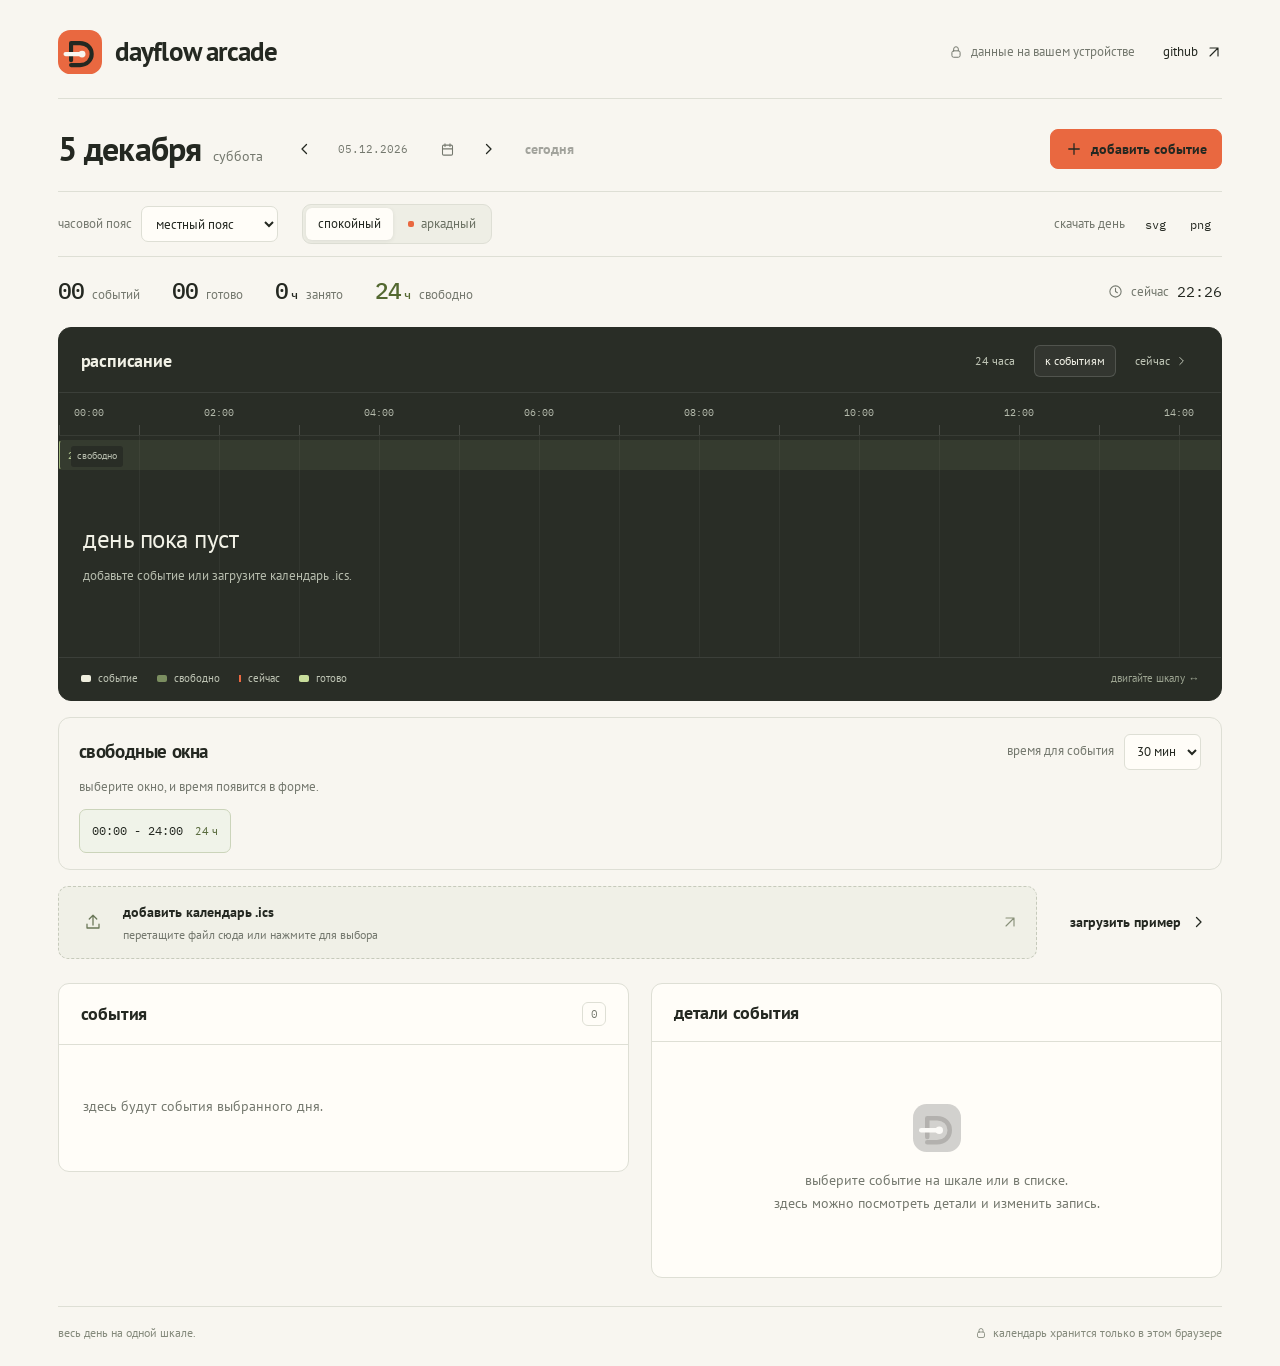
==== commit abc76d9b: "style: unify public copy and refresh screenshots" ====
--- a/index.html
+++ b/index.html
@@ -4,11 +4,11 @@
   <meta charset="utf-8">
   <meta name="viewport" content="width=device-width, initial-scale=1">
   <meta name="theme-color" content="#F8F6F0">
-  <meta name="description" content="dayflow arcade — весь день на одной шкале. события, свободное время и календарь, который остаётся на вашем устройстве.">
+  <meta name="description" content="dayflow arcade: весь день на одной шкале. события, свободное время и календарь, который остаётся на вашем устройстве.">
   <meta property="og:title" content="dayflow arcade">
   <meta property="og:description" content="весь день на одной шкале. загрузите календарь или соберите день вручную.">
   <meta property="og:image" content="https://chebaturkin.github.io/dayflow-arcade/docs/screenshots/desktop.png">
-  <title>dayflow arcade — календарь дня</title>
+  <title>dayflow arcade: календарь дня</title>
   <link rel="icon" href="assets/logo.svg" type="image/svg+xml">
   <link rel="stylesheet" href="styles.css">
 </head>
@@ -29,7 +29,7 @@
   </svg>
   <div class="site-shell">
     <header class="masthead">
-      <a class="brand-block" href="./" aria-label="dayflow arcade — главная">
+      <a class="brand-block" href="./" aria-label="dayflow arcade, главная">
         <img src="assets/logo.svg" class="brand-mark" width="44" height="44" alt="">
         <h1>dayflow arcade</h1>
       </a>
@@ -43,10 +43,10 @@
     <main id="main-content">
       <section class="day-header" aria-labelledby="readout-date">
         <div class="day-heading">
-          <div class="day-title"><h2 id="readout-date">—</h2><span id="readout-weekday">сегодня</span></div>
+          <div class="day-title"><h2 id="readout-date">загрузка</h2><span id="readout-weekday">сегодня</span></div>
           <div class="day-navigation" aria-label="выбрать день">
             <button type="button" class="icon-button" id="previous-day" aria-label="предыдущий день"><svg class="icon" aria-hidden="true"><use href="#icon-left"/></svg></button>
-            <label class="sr-only" for="day-picker">дата</label><div class="date-field"><span id="date-picker-label" aria-hidden="true">—</span><svg class="icon" aria-hidden="true"><use href="#icon-calendar"/></svg><input id="day-picker" name="day" type="date"></div>
+            <label class="sr-only" for="day-picker">дата</label><div class="date-field"><span id="date-picker-label" aria-hidden="true">дата</span><svg class="icon" aria-hidden="true"><use href="#icon-calendar"/></svg><input id="day-picker" name="day" type="date"></div>
             <button type="button" class="icon-button" id="next-day" aria-label="следующий день"><svg class="icon" aria-hidden="true"><use href="#icon-right"/></svg></button>
             <button type="button" class="button button-quiet" id="today">сегодня</button>
           </div>
@@ -59,7 +59,7 @@
         <div class="control-grid">
           <div class="control-group zone-control">
             <label for="timezone-picker">часовой пояс</label>
-            <select id="timezone-picker" name="timezone"><option value="local">местный пояс</option><option value="UTC">utc</option><option value="Europe/Moscow">Москва · utc+3</option><option value="Europe/London">Лондон</option><option value="America/New_York">Нью-Йорк</option><option value="Asia/Tokyo">Токио · utc+9</option></select>
+            <select id="timezone-picker" name="timezone"><option value="local">местный пояс</option><option value="UTC">utc</option><option value="Europe/Moscow">москва · utc+3</option><option value="Europe/London">лондон</option><option value="America/New_York">нью-йорк</option><option value="Asia/Tokyo">токио · utc+9</option></select>
           </div>
           <div class="mode-switch" role="group" aria-label="режим отображения">
             <button type="button" class="mode-button is-active" data-mode-choice="calm" aria-pressed="true">спокойный</button>
@@ -83,7 +83,7 @@
         <div class="panel-heading route-heading"><h2 id="route-title">расписание</h2><span id="route-note" class="sr-only">24 часа</span><div class="route-actions"><button type="button" id="fit-day" aria-pressed="false">24 часа</button><button type="button" id="focus-events" aria-pressed="true">к событиям</button><button type="button" id="focus-now">сейчас<svg class="icon" aria-hidden="true"><use href="#icon-right"/></svg></button></div></div>
         <div class="route-viewport" id="route-viewport" role="region" tabindex="0" aria-label="линия событий за день" aria-describedby="route-help route-summary">
           <p id="route-help" class="sr-only">горизонтальная шкала: прокрутите влево или вправо, чтобы увидеть день от 00:00 до 24:00. полные названия доступны в списке событий ниже.</p>
-          <p id="route-summary" class="sr-only">события расположены по времени, свободные окна отмечены зелёным, текущий момент — оранжевой линией.</p>
+          <p id="route-summary" class="sr-only">события расположены по времени, свободные окна отмечены зелёным, текущий момент отмечен оранжевой линией.</p>
           <div class="route-stage" id="route-stage">
             <div class="route-axis" id="route-axis" role="img" aria-label="шкала времени от 00:00 до 24:00"></div>
             <div class="route-grid-lines" id="route-grid-lines" aria-hidden="true"></div>
@@ -98,7 +98,7 @@
 
       <section class="availability-panel" aria-labelledby="availability-title">
         <div class="availability-heading"><h2 id="availability-title">свободные окна</h2><label for="slot-duration">время для события<select id="slot-duration"><option value="30">30 мин</option><option value="60">60 мин</option><option value="90">90 мин</option></select></label></div>
-        <p class="availability-help">выберите окно — время уже будет заполнено в форме.</p>
+        <p class="availability-help">выберите окно, и время появится в форме.</p>
         <div id="availability-list" class="availability-list"></div>
         <p id="availability-empty" class="availability-empty" role="status" hidden></p>
       </section>
@@ -123,14 +123,14 @@
           <div class="panel-heading"><h2 id="details-title">детали события</h2><span id="detail-source" class="source-note" hidden></span></div>
           <div id="details-empty" class="details-empty"><img src="assets/logo.svg" alt="" width="48" height="48"><p>выберите событие на шкале или в списке.<br>здесь можно посмотреть детали и изменить запись.</p></div>
           <article id="event-details" class="event-details" hidden>
-            <div class="details-header"><h3 id="detail-title">—</h3><span class="detail-token" id="detail-token" aria-hidden="true">01</span></div>
+            <div class="details-header"><h3 id="detail-title">без названия</h3><span class="detail-token" id="detail-token" aria-hidden="true">01</span></div>
             <div class="detail-grid">
-              <div><span class="detail-label">время</span><strong id="detail-time">—</strong><span id="detail-clip-note" class="detail-subvalue"></span></div>
-              <div><span class="detail-label">длительность</span><strong id="detail-duration">—</strong></div>
-              <div><span class="detail-label">место</span><strong id="detail-location">—</strong></div>
-              <div><span class="detail-label">повтор</span><strong id="detail-repeat">—</strong></div>
+              <div><span class="detail-label">время</span><strong id="detail-time">не указано</strong><span id="detail-clip-note" class="detail-subvalue"></span></div>
+              <div><span class="detail-label">длительность</span><strong id="detail-duration">не указано</strong></div>
+              <div><span class="detail-label">место</span><strong id="detail-location">не указано</strong></div>
+              <div><span class="detail-label">повтор</span><strong id="detail-repeat">не указано</strong></div>
             </div>
-            <div class="detail-original-time" id="original-time-row"><span class="detail-label">исходное время</span><strong id="detail-original-time">—</strong></div>
+            <div class="detail-original-time" id="original-time-row"><span class="detail-label">исходное время</span><strong id="detail-original-time">не указано</strong></div>
             <p id="detail-description" class="detail-description"></p>
             <div class="detail-actions"><button type="button" class="button button-dark" id="toggle-complete">отметить выполненным</button><button type="button" class="button button-quiet" id="edit-event" aria-label="изменить выбранное событие">изменить</button><button type="button" class="button button-quiet button-danger" id="delete-event" aria-label="удалить выбранное событие">удалить</button></div>
             <span id="detail-status" class="detail-status"></span>
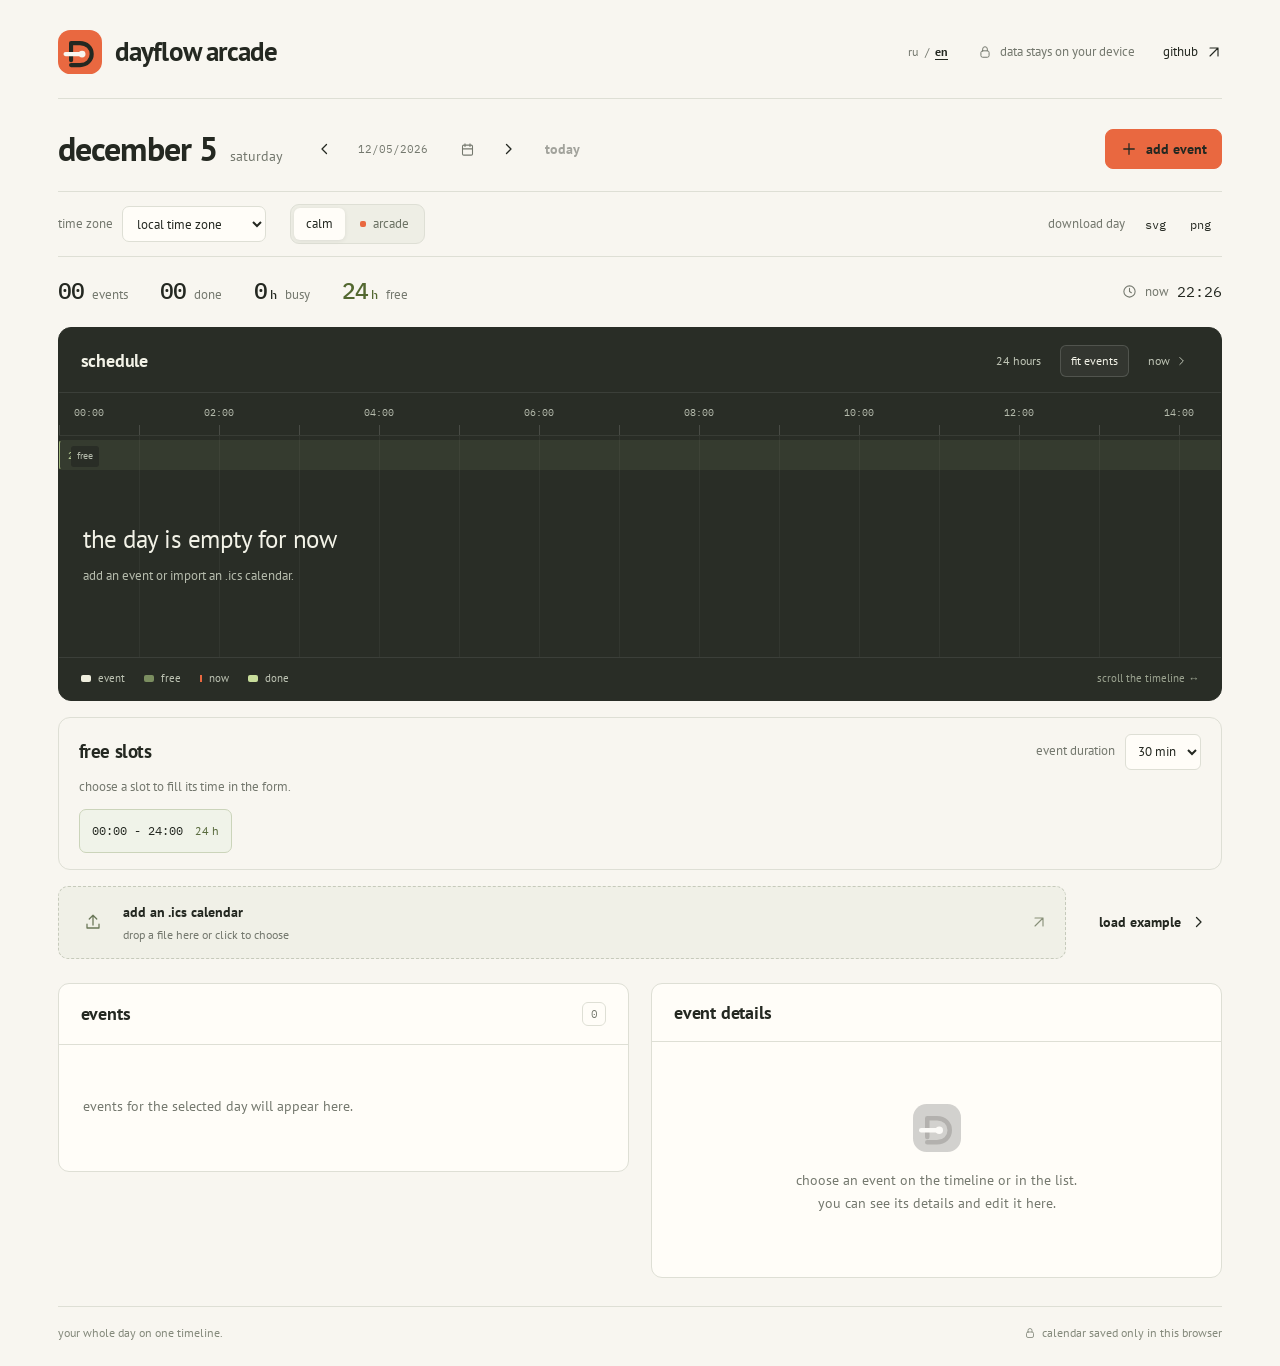
==== commit 76f9c477: "feat: add russian and english versions" ====
--- a/index.html
+++ b/index.html
@@ -1,19 +1,21 @@
 <!doctype html>
-<html lang="ru">
+<html lang="en">
 <head>
   <meta charset="utf-8">
   <meta name="viewport" content="width=device-width, initial-scale=1">
   <meta name="theme-color" content="#F8F6F0">
-  <meta name="description" content="dayflow arcade: весь день на одной шкале. события, свободное время и календарь, который остаётся на вашем устройстве.">
+  <meta name="description" content="dayflow arcade: your whole day on one timeline. events, free time and a calendar that stays on your device." data-i18n-content="s1">
   <meta property="og:title" content="dayflow arcade">
-  <meta property="og:description" content="весь день на одной шкале. загрузите календарь или соберите день вручную.">
-  <meta property="og:image" content="https://chebaturkin.github.io/dayflow-arcade/docs/screenshots/desktop.png">
-  <title>dayflow arcade: календарь дня</title>
+  <meta property="og:description" content="your whole day on one timeline. import a calendar or build the day by hand." data-i18n-content="s2">
+  <meta property="og:image" content="https://chebaturkin.github.io/dayflow-arcade/docs/screenshots/en/desktop.png">
+  <meta property="og:locale" content="en_US">
+  <title data-i18n="s3">dayflow arcade: a calendar for your day</title>
   <link rel="icon" href="assets/logo.svg" type="image/svg+xml">
   <link rel="stylesheet" href="styles.css">
+  <script src="i18n.js"></script>
 </head>
 <body data-mode="calm">
-  <a class="skip-link" href="#main-content">к содержимому</a>
+  <a class="skip-link" href="#main-content" data-i18n="s4">к содержимому</a>
   <svg class="sr-only" aria-hidden="true" xmlns="http://www.w3.org/2000/svg">
     <defs>
       <symbol id="icon-plus" viewBox="0 0 24 24"><path d="M12 5v14M5 12h14"/></symbol>
@@ -29,125 +31,125 @@
   </svg>
   <div class="site-shell">
     <header class="masthead">
-      <a class="brand-block" href="./" aria-label="dayflow arcade, главная">
+      <a class="brand-block" href="./" aria-label="dayflow arcade, главная" data-i18n-aria-label="s5">
         <img src="assets/logo.svg" class="brand-mark" width="44" height="44" alt="">
         <h1>dayflow arcade</h1>
       </a>
-      <div class="masthead-right">
-        <span class="privacy-note"><svg class="icon" aria-hidden="true"><use href="#icon-lock"/></svg>данные на вашем устройстве</span>
-        <a class="repo-link" href="https://github.com/chebaturkin/dayflow-arcade" target="_blank" rel="noopener noreferrer" aria-label="проект на github, откроется в новой вкладке">github<svg class="icon" aria-hidden="true"><use href="#icon-arrow"/></svg></a>
+      <div class="masthead-right"><div class="locale-switch" role="group" aria-label="language"><button type="button" data-locale="ru" lang="ru" aria-label="русский" aria-pressed="false">ru</button><span aria-hidden="true">/</span><button type="button" data-locale="en" lang="en" aria-label="english" aria-pressed="false">en</button></div>
+        <span class="privacy-note"><svg class="icon" aria-hidden="true"><use href="#icon-lock"/></svg><span data-i18n="s6">данные на вашем устройстве</span></span>
+        <a class="repo-link" href="https://github.com/chebaturkin/dayflow-arcade" target="_blank" rel="noopener noreferrer" aria-label="проект на github, откроется в новой вкладке" data-i18n-aria-label="s7">github<svg class="icon" aria-hidden="true"><use href="#icon-arrow"/></svg></a>
       </div>
-      <span id="board-status" class="sr-only" role="status" aria-live="polite">день загружается</span>
+      <span id="board-status" class="sr-only" role="status" aria-live="polite" data-i18n="s8">день загружается</span>
     </header>
 
     <main id="main-content">
       <section class="day-header" aria-labelledby="readout-date">
         <div class="day-heading">
-          <div class="day-title"><h2 id="readout-date">загрузка</h2><span id="readout-weekday">сегодня</span></div>
-          <div class="day-navigation" aria-label="выбрать день">
-            <button type="button" class="icon-button" id="previous-day" aria-label="предыдущий день"><svg class="icon" aria-hidden="true"><use href="#icon-left"/></svg></button>
-            <label class="sr-only" for="day-picker">дата</label><div class="date-field"><span id="date-picker-label" aria-hidden="true">дата</span><svg class="icon" aria-hidden="true"><use href="#icon-calendar"/></svg><input id="day-picker" name="day" type="date"></div>
-            <button type="button" class="icon-button" id="next-day" aria-label="следующий день"><svg class="icon" aria-hidden="true"><use href="#icon-right"/></svg></button>
-            <button type="button" class="button button-quiet" id="today">сегодня</button>
+          <div class="day-title"><h2 id="readout-date" data-i18n="s9">загрузка</h2><span id="readout-weekday" data-i18n="s10">сегодня</span></div>
+          <div class="day-navigation" aria-label="выбрать день" data-i18n-aria-label="s11">
+            <button type="button" class="icon-button" id="previous-day" aria-label="предыдущий день" data-i18n-aria-label="s12"><svg class="icon" aria-hidden="true"><use href="#icon-left"/></svg></button>
+            <label class="sr-only" for="day-picker" data-i18n="s13">дата</label><div class="date-field"><span id="date-picker-label" aria-hidden="true" data-i18n="s13">дата</span><svg class="icon" aria-hidden="true"><use href="#icon-calendar"/></svg><input id="day-picker" name="day" type="date"></div>
+            <button type="button" class="icon-button" id="next-day" aria-label="следующий день" data-i18n-aria-label="s14"><svg class="icon" aria-hidden="true"><use href="#icon-right"/></svg></button>
+            <button type="button" class="button button-quiet" id="today" data-i18n="s10">сегодня</button>
           </div>
         </div>
-        <button type="button" class="button button-primary" id="open-manual"><svg class="icon" aria-hidden="true"><use href="#icon-plus"/></svg>добавить событие</button>
+        <button type="button" class="button button-primary" id="open-manual"><svg class="icon" aria-hidden="true"><use href="#icon-plus"/></svg><span data-i18n="s15">добавить событие</span></button>
       </section>
 
       <section class="command-deck" aria-labelledby="controls-title">
-        <h2 id="controls-title" class="sr-only">настройки дня</h2>
+        <h2 id="controls-title" class="sr-only" data-i18n="s16">настройки дня</h2>
         <div class="control-grid">
           <div class="control-group zone-control">
-            <label for="timezone-picker">часовой пояс</label>
-            <select id="timezone-picker" name="timezone"><option value="local">местный пояс</option><option value="UTC">utc</option><option value="Europe/Moscow">москва · utc+3</option><option value="Europe/London">лондон</option><option value="America/New_York">нью-йорк</option><option value="Asia/Tokyo">токио · utc+9</option></select>
+            <label for="timezone-picker" data-i18n="s17">часовой пояс</label>
+            <select id="timezone-picker" name="timezone"><option value="local" data-i18n="s18">местный пояс</option><option value="UTC">utc</option><option value="Europe/Moscow" data-i18n="s19">москва · utc+3</option><option value="Europe/London" data-i18n="s20">лондон</option><option value="America/New_York" data-i18n="s21">нью-йорк</option><option value="Asia/Tokyo" data-i18n="s22">токио · utc+9</option></select>
           </div>
-          <div class="mode-switch" role="group" aria-label="режим отображения">
-            <button type="button" class="mode-button is-active" data-mode-choice="calm" aria-pressed="true">спокойный</button>
-            <button type="button" class="mode-button" data-mode-choice="arcade" aria-pressed="false"><span class="arcade-dot" aria-hidden="true"></span>аркадный</button>
+          <div class="mode-switch" role="group" aria-label="режим отображения" data-i18n-aria-label="s23">
+            <button type="button" class="mode-button is-active" data-mode-choice="calm" aria-pressed="true" data-i18n="s24">спокойный</button>
+            <button type="button" class="mode-button" data-mode-choice="arcade" aria-pressed="false"><span class="arcade-dot" aria-hidden="true"></span><span data-i18n="s25">аркадный</span></button>
           </div>
-          <div class="export-actions"><span>скачать день</span><button type="button" class="button button-quiet" id="export-svg" aria-label="скачать svg">svg</button><button type="button" class="button button-quiet" id="export-png" aria-label="скачать png">png</button></div>
+          <div class="export-actions"><span data-i18n="s26">скачать день</span><button type="button" class="button button-quiet" id="export-svg" aria-label="скачать svg" data-i18n-aria-label="s27">svg</button><button type="button" class="button button-quiet" id="export-png" aria-label="скачать png" data-i18n-aria-label="s28">png</button></div>
         </div>
       </section>
 
-      <section class="scoreboard" aria-label="сводка дня">
-        <dl class="metrics" aria-label="метрики дня">
-          <div class="metric"><dd id="metric-events">00</dd><dt>событий</dt></div>
-          <div class="metric"><dd id="metric-done">00</dd><dt>готово</dt></div>
-          <div class="metric"><dd id="metric-busy">0<span class="metric-unit">ч</span></dd><dt>занято</dt></div>
-          <div class="metric metric-free"><dd id="metric-free">24<span class="metric-unit">ч</span></dd><dt>свободно</dt></div>
+      <section class="scoreboard" aria-label="сводка дня" data-i18n-aria-label="s29">
+        <dl class="metrics" aria-label="метрики дня" data-i18n-aria-label="s30">
+          <div class="metric"><dd id="metric-events">00</dd><dt data-i18n="s31">событий</dt></div>
+          <div class="metric"><dd id="metric-done">00</dd><dt data-i18n="s32">готово</dt></div>
+          <div class="metric"><dd id="metric-busy">0<span class="metric-unit" data-i18n="s33">ч</span></dd><dt data-i18n="s34">занято</dt></div>
+          <div class="metric metric-free"><dd id="metric-free">24<span class="metric-unit" data-i18n="s33">ч</span></dd><dt data-i18n="s35">свободно</dt></div>
         </dl>
-        <div class="now-readout"><svg class="icon" aria-hidden="true"><use href="#icon-clock"/></svg><span>сейчас</span><strong id="readout-now">--:--</strong></div>
+        <div class="now-readout"><svg class="icon" aria-hidden="true"><use href="#icon-clock"/></svg><span data-i18n="s36">сейчас</span><strong id="readout-now">--:--</strong></div>
       </section>
 
       <section class="route-panel" aria-labelledby="route-title">
-        <div class="panel-heading route-heading"><h2 id="route-title">расписание</h2><span id="route-note" class="sr-only">24 часа</span><div class="route-actions"><button type="button" id="fit-day" aria-pressed="false">24 часа</button><button type="button" id="focus-events" aria-pressed="true">к событиям</button><button type="button" id="focus-now">сейчас<svg class="icon" aria-hidden="true"><use href="#icon-right"/></svg></button></div></div>
-        <div class="route-viewport" id="route-viewport" role="region" tabindex="0" aria-label="линия событий за день" aria-describedby="route-help route-summary">
-          <p id="route-help" class="sr-only">горизонтальная шкала: прокрутите влево или вправо, чтобы увидеть день от 00:00 до 24:00. полные названия доступны в списке событий ниже.</p>
-          <p id="route-summary" class="sr-only">события расположены по времени, свободные окна отмечены зелёным, текущий момент отмечен оранжевой линией.</p>
+        <div class="panel-heading route-heading"><h2 id="route-title" data-i18n="s37">расписание</h2><span id="route-note" class="sr-only" data-i18n="s38">24 часа</span><div class="route-actions"><button type="button" id="fit-day" aria-pressed="false" data-i18n="s38">24 часа</button><button type="button" id="focus-events" aria-pressed="true" data-i18n="s39">к событиям</button><button type="button" id="focus-now"><span data-i18n="s36">сейчас</span><svg class="icon" aria-hidden="true"><use href="#icon-right"/></svg></button></div></div>
+        <div class="route-viewport" id="route-viewport" role="region" tabindex="0" aria-label="линия событий за день" aria-describedby="route-help route-summary" data-i18n-aria-label="s40">
+          <p id="route-help" class="sr-only" data-i18n="s41">горизонтальная шкала: прокрутите влево или вправо, чтобы увидеть день от 00:00 до 24:00. полные названия доступны в списке событий ниже.</p>
+          <p id="route-summary" class="sr-only" data-i18n="s42">события расположены по времени, свободные окна отмечены зелёным, текущий момент отмечен оранжевой линией.</p>
           <div class="route-stage" id="route-stage">
-            <div class="route-axis" id="route-axis" role="img" aria-label="шкала времени от 00:00 до 24:00"></div>
+            <div class="route-axis" id="route-axis" role="img" aria-label="шкала времени от 00:00 до 24:00" data-i18n-aria-label="s43"></div>
             <div class="route-grid-lines" id="route-grid-lines" aria-hidden="true"></div>
-            <div class="all-day-row" id="all-day-row" role="region" aria-label="события на весь день"></div>
-            <div class="free-row" id="free-row" role="region" aria-label="свободные окна"></div>
-            <div class="event-lanes" id="event-lanes" role="group" aria-label="события по времени"></div>
-            <div class="now-line" id="now-line" hidden><span>сейчас</span></div>
+            <div class="all-day-row" id="all-day-row" role="region" aria-label="события на весь день" data-i18n-aria-label="s44"></div>
+            <div class="free-row" id="free-row" role="region" aria-label="свободные окна" data-i18n-aria-label="s45"></div>
+            <div class="event-lanes" id="event-lanes" role="group" aria-label="события по времени" data-i18n-aria-label="s46"></div>
+            <div class="now-line" id="now-line" hidden><span data-i18n="s36">сейчас</span></div>
           </div>
         </div>
-        <div class="route-foot"><ul class="route-legend" aria-label="легенда расписания"><li><i class="legend-swatch swatch-station" aria-hidden="true"></i>событие</li><li><i class="legend-swatch swatch-free" aria-hidden="true"></i>свободно</li><li><i class="legend-swatch swatch-now" aria-hidden="true"></i>сейчас</li><li><i class="legend-swatch swatch-done" aria-hidden="true"></i>готово</li></ul><span class="scroll-hint">двигайте шкалу ↔</span></div>
+        <div class="route-foot"><ul class="route-legend" aria-label="легенда расписания" data-i18n-aria-label="s47"><li><i class="legend-swatch swatch-station" aria-hidden="true"></i><span data-i18n="s48">событие</span></li><li><i class="legend-swatch swatch-free" aria-hidden="true"></i><span data-i18n="s35">свободно</span></li><li><i class="legend-swatch swatch-now" aria-hidden="true"></i><span data-i18n="s36">сейчас</span></li><li><i class="legend-swatch swatch-done" aria-hidden="true"></i><span data-i18n="s32">готово</span></li></ul><span class="scroll-hint" data-i18n="s49">двигайте шкалу ↔</span></div>
       </section>
 
       <section class="availability-panel" aria-labelledby="availability-title">
-        <div class="availability-heading"><h2 id="availability-title">свободные окна</h2><label for="slot-duration">время для события<select id="slot-duration"><option value="30">30 мин</option><option value="60">60 мин</option><option value="90">90 мин</option></select></label></div>
-        <p class="availability-help">выберите окно, и время появится в форме.</p>
+        <div class="availability-heading"><h2 id="availability-title" data-i18n="s45">свободные окна</h2><label for="slot-duration"><span data-i18n="s50">время для события</span><select id="slot-duration"><option value="30" data-i18n="s51">30 мин</option><option value="60" data-i18n="s52">60 мин</option><option value="90" data-i18n="s53">90 мин</option></select></label></div>
+        <p class="availability-help" data-i18n="s54">выберите окно, и время появится в форме.</p>
         <div id="availability-list" class="availability-list"></div>
         <p id="availability-empty" class="availability-empty" role="status" hidden></p>
       </section>
 
       <section class="import-deck" aria-labelledby="import-title">
-        <h2 id="import-title" class="sr-only">добавить календарь</h2>
+        <h2 id="import-title" class="sr-only" data-i18n="s55">добавить календарь</h2>
         <div class="import-layout">
-          <div class="drop-zone" id="drop-zone" role="button" tabindex="0" aria-label="выбрать ics-файл" aria-controls="ics-file" aria-describedby="drop-help">
+          <div class="drop-zone" id="drop-zone" role="button" tabindex="0" aria-label="выбрать ics-файл" aria-controls="ics-file" aria-describedby="drop-help" data-i18n-aria-label="s56">
             <span class="upload-icon"><svg class="icon" aria-hidden="true"><use href="#icon-upload"/></svg></span>
-            <div><strong>добавить календарь .ics</strong><p id="drop-help">перетащите файл сюда или нажмите для выбора</p></div>
+            <div><strong data-i18n="s57">добавить календарь .ics</strong><p id="drop-help" data-i18n="s58">перетащите файл сюда или нажмите для выбора</p></div>
             <svg class="icon upload-arrow" aria-hidden="true"><use href="#icon-arrow"/></svg>
             <input id="ics-file" type="file" accept=".ics,text/calendar,text/plain" hidden>
           </div>
-          <button type="button" class="button button-quiet" id="load-demo">загрузить пример<svg class="icon" aria-hidden="true"><use href="#icon-right"/></svg></button>
+          <button type="button" class="button button-quiet" id="load-demo"><span data-i18n="s59">загрузить пример</span><svg class="icon" aria-hidden="true"><use href="#icon-right"/></svg></button>
         </div>
         <div class="message-stack" id="message-stack" aria-live="polite"></div>
       </section>
 
       <div class="day-bottom">
-        <section class="agenda-panel" aria-labelledby="agenda-title"><div class="panel-heading"><h2 id="agenda-title">события</h2><span id="agenda-count" class="panel-count">0</span></div><div id="agenda-list" class="agenda-list"></div></section>
+        <section class="agenda-panel" aria-labelledby="agenda-title"><div class="panel-heading"><h2 id="agenda-title" data-i18n="s60">события</h2><span id="agenda-count" class="panel-count">0</span></div><div id="agenda-list" class="agenda-list"></div></section>
         <section class="details-panel" id="details-panel" aria-labelledby="details-title">
-          <div class="panel-heading"><h2 id="details-title">детали события</h2><span id="detail-source" class="source-note" hidden></span></div>
-          <div id="details-empty" class="details-empty"><img src="assets/logo.svg" alt="" width="48" height="48"><p>выберите событие на шкале или в списке.<br>здесь можно посмотреть детали и изменить запись.</p></div>
+          <div class="panel-heading"><h2 id="details-title" data-i18n="s61">детали события</h2><span id="detail-source" class="source-note" hidden></span></div>
+          <div id="details-empty" class="details-empty"><img src="assets/logo.svg" alt="" width="48" height="48"><p><span data-i18n="s62">выберите событие на шкале или в списке.</span><br><span data-i18n="s63">здесь можно посмотреть детали и изменить запись.</span></p></div>
           <article id="event-details" class="event-details" hidden>
-            <div class="details-header"><h3 id="detail-title">без названия</h3><span class="detail-token" id="detail-token" aria-hidden="true">01</span></div>
+            <div class="details-header"><h3 id="detail-title" data-i18n="s64">без названия</h3><span class="detail-token" id="detail-token" aria-hidden="true">01</span></div>
             <div class="detail-grid">
-              <div><span class="detail-label">время</span><strong id="detail-time">не указано</strong><span id="detail-clip-note" class="detail-subvalue"></span></div>
-              <div><span class="detail-label">длительность</span><strong id="detail-duration">не указано</strong></div>
-              <div><span class="detail-label">место</span><strong id="detail-location">не указано</strong></div>
-              <div><span class="detail-label">повтор</span><strong id="detail-repeat">не указано</strong></div>
+              <div><span class="detail-label" data-i18n="s65">время</span><strong id="detail-time" data-i18n="s66">не указано</strong><span id="detail-clip-note" class="detail-subvalue"></span></div>
+              <div><span class="detail-label" data-i18n="s67">длительность</span><strong id="detail-duration" data-i18n="s66">не указано</strong></div>
+              <div><span class="detail-label" data-i18n="s68">место</span><strong id="detail-location" data-i18n="s66">не указано</strong></div>
+              <div><span class="detail-label" data-i18n="s69">повтор</span><strong id="detail-repeat" data-i18n="s66">не указано</strong></div>
             </div>
-            <div class="detail-original-time" id="original-time-row"><span class="detail-label">исходное время</span><strong id="detail-original-time">не указано</strong></div>
+            <div class="detail-original-time" id="original-time-row"><span class="detail-label" data-i18n="s70">исходное время</span><strong id="detail-original-time" data-i18n="s66">не указано</strong></div>
             <p id="detail-description" class="detail-description"></p>
-            <div class="detail-actions"><button type="button" class="button button-dark" id="toggle-complete">отметить выполненным</button><button type="button" class="button button-quiet" id="edit-event" aria-label="изменить выбранное событие">изменить</button><button type="button" class="button button-quiet button-danger" id="delete-event" aria-label="удалить выбранное событие">удалить</button></div>
+            <div class="detail-actions"><button type="button" class="button button-dark" id="toggle-complete" data-i18n="s71">отметить выполненным</button><button type="button" class="button button-quiet" id="edit-event" aria-label="изменить выбранное событие" data-i18n-aria-label="s72" data-i18n="s73">изменить</button><button type="button" class="button button-quiet button-danger" id="delete-event" aria-label="удалить выбранное событие" data-i18n-aria-label="s74" data-i18n="s75">удалить</button></div>
             <span id="detail-status" class="detail-status"></span>
           </article>
         </section>
       </div>
     </main>
-    <footer class="site-footer"><span>весь день на одной шкале.</span><span><svg class="icon" aria-hidden="true"><use href="#icon-lock"/></svg>календарь хранится только в этом браузере</span></footer>
+    <footer class="site-footer"><span data-i18n="s76">весь день на одной шкале.</span><span><svg class="icon" aria-hidden="true"><use href="#icon-lock"/></svg><span data-i18n="s77">календарь хранится только в этом браузере</span></span></footer>
   </div>
 
   <dialog id="manual-dialog" class="manual-dialog" aria-labelledby="manual-title">
-    <form method="dialog" id="manual-form" aria-describedby="manual-context manual-form-error">
-      <div class="dialog-head"><h2 id="manual-title">добавить событие</h2><button type="button" class="icon-button" id="close-manual" aria-label="закрыть">×</button></div>
+    <form method="dialog" id="manual-form" novalidate aria-describedby="manual-context manual-form-error">
+      <div class="dialog-head"><h2 id="manual-title" data-i18n="s15">добавить событие</h2><div class="locale-switch" role="group" aria-label="language"><button type="button" data-locale="ru" lang="ru" aria-label="русский" aria-pressed="false">ru</button><span aria-hidden="true">/</span><button type="button" data-locale="en" lang="en" aria-label="english" aria-pressed="false">en</button></div><button type="button" class="icon-button" id="close-manual" aria-label="закрыть" data-i18n-aria-label="s78">×</button></div>
       <p id="manual-context" class="manual-context"></p>
-      <div class="form-grid"><label>название<input name="title" required maxlength="500" placeholder="например, работа над проектом"></label><div class="form-pair"><label>дата начала<input name="startDate" type="date" required></label><label>дата конца<input name="endDate" type="date" required></label></div><div class="form-pair"><label>начало<input name="start" type="time" step="1" required></label><label>конец<input name="end" type="time" step="1" required></label></div><label>место<input name="location" placeholder="кабинет, ссылка или адрес"></label><label>заметка<textarea name="description" rows="3" placeholder="что важно помнить"></textarea></label></div>
+      <div class="form-grid"><label><span data-i18n="s79">название</span><input name="title" required maxlength="500" placeholder="например, работа над проектом" data-i18n-placeholder="s80"></label><div class="form-pair"><label><span data-i18n="s81">дата начала</span><input name="startDate" type="date" required></label><label><span data-i18n="s82">дата конца</span><input name="endDate" type="date" required></label></div><div class="form-pair"><label><span data-i18n="s83">начало</span><input name="start" type="time" step="1" required></label><label><span data-i18n="s84">конец</span><input name="end" type="time" step="1" required></label></div><label><span data-i18n="s68">место</span><input name="location" placeholder="кабинет, ссылка или адрес" data-i18n-placeholder="s85"></label><label><span data-i18n="s86">заметка</span><textarea name="description" rows="3" placeholder="что важно помнить" data-i18n-placeholder="s87"></textarea></label></div>
       <p id="manual-form-error" class="form-error" role="alert" aria-live="assertive"></p>
-      <div class="dialog-actions"><button type="button" class="button button-quiet" id="cancel-manual">отмена</button><button type="submit" class="button button-primary">добавить в день</button></div>
+      <div class="dialog-actions"><button type="button" class="button button-quiet" id="cancel-manual" data-i18n="s88">отмена</button><button type="submit" class="button button-primary" data-i18n="s89">добавить в день</button></div>
     </form>
   </dialog>
   <div id="toast" class="toast" role="status" aria-live="polite"></div>
--- a/styles.css
+++ b/styles.css
@@ -351,3 +351,17 @@
 @media (max-width: 360px) { .control-group { width: 100%; }.control-group select { max-width: none; width: 100%; }.mode-switch { margin-left: 0; width: 100%; }.mode-button { flex: 1; justify-content: center; }.day-title h2 { font-size: 28px; }.repo-link { font-size: 0; }.repo-link .icon { width: 18px; height: 18px; } }
 @media (prefers-reduced-motion: reduce) { *, *::before, *::after { animation: none !important; transition: none !important; scroll-behavior: auto !important; }.brand-mark, .repo-link .icon, .upload-icon .icon, button .icon, .station-copy, .agenda-copy { transform: none !important; }.motion-flight { display: none; } }
 @media (forced-colors: active) { .button, .mode-button, .drop-zone, .station, .all-day-block, .agenda-select, .agenda-check, .free-window, .availability-slot { border: 1px solid ButtonText; }.route-panel, .route-stage { background: Canvas; color: CanvasText; }.axis-label, .route-legend, .route-actions button { color: CanvasText; }.route-grid-line { background: GrayText; }.now-line { background: Highlight; }.availability-duration { color: ButtonText; } }
+
+/* Language follows the existing header typography. */
+.locale-switch { display: inline-flex; align-items: center; gap: .25rem; color: var(--muted, #777); white-space: nowrap; flex: 0 0 auto; font: inherit; font-size: .75rem; }
+.locale-switch button { appearance: none; min-height: 32px; padding: .25rem .15rem; color: inherit; background: transparent; border: 0; border-radius: 0; box-shadow: none; font: inherit; cursor: pointer; text-underline-offset: .25em; }
+.locale-switch button[aria-pressed="true"] { color: var(--ink, #242725); text-decoration: underline; font-weight: 600; }
+.locale-switch button:focus-visible { outline: 2px solid currentColor; outline-offset: 3px; }
+
+.dialog-head h2 { margin-right: auto; }
+@media (max-width: 390px) { .dialog-head h2 { font-size: 21px; } .dialog-head { gap: 6px; } }
+
+.now-line.is-near-end span { left: auto; right: 5px; white-space: nowrap; }
+
+.now-line.is-near-end { transform: translateX(-1px); }
+.now-line.is-near-end::after { left: auto; right: 0; }
